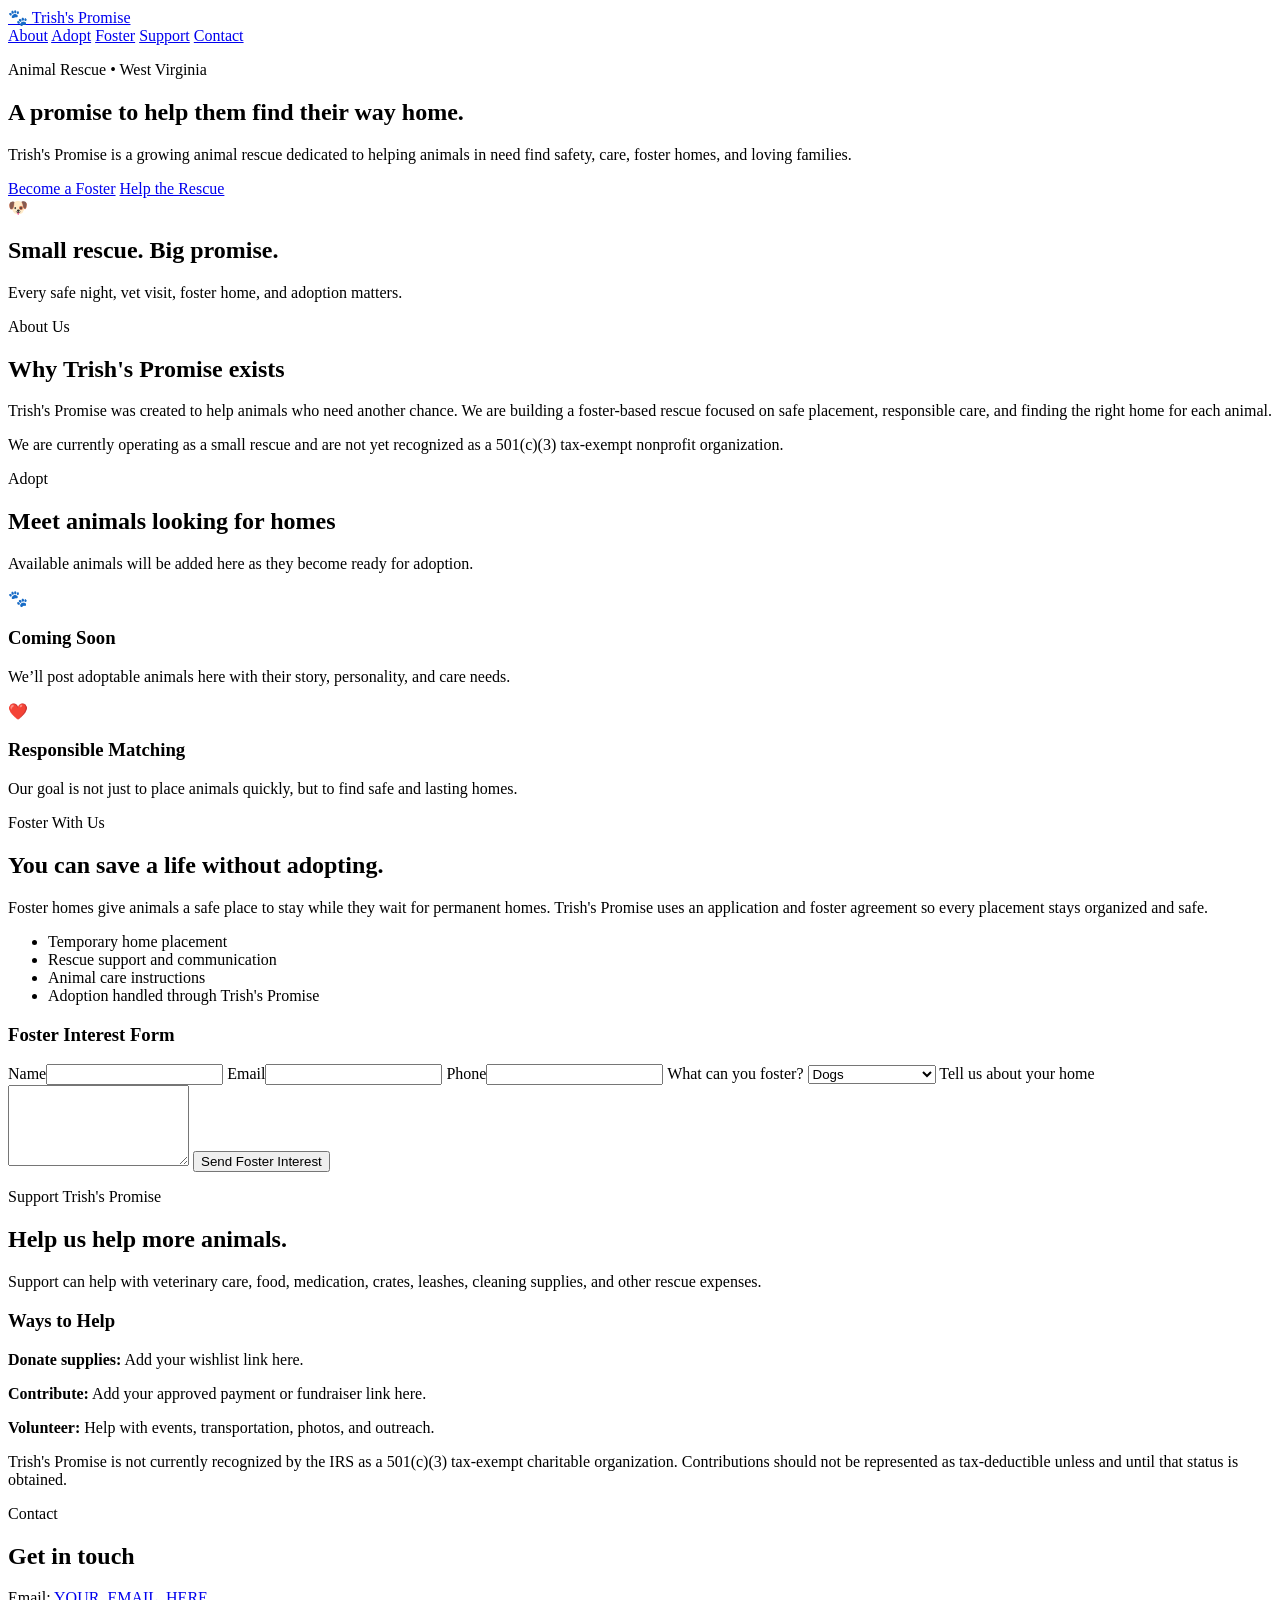
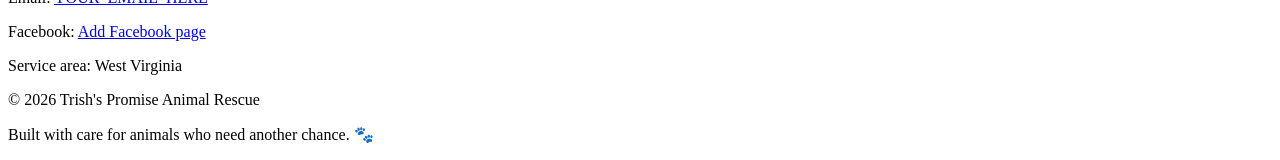
==== index.html @ 1de37ab0 "Add files via upload" ====
<!DOCTYPE html>
<html lang="en">
<head>
  <meta charset="UTF-8" />
  <meta name="viewport" content="width=device-width, initial-scale=1.0" />
  <title>Trish's Promise Animal Rescue</title>
  <meta name="description" content="Trish's Promise is a community animal rescue helping animals find safety, care, foster homes, and loving families." />
  <link rel="stylesheet" href="styles.css" />
</head>
<body>
  <header class="site-header">
    <div class="container nav">
      <a class="brand" href="#home">🐾 Trish's Promise</a>
      <nav>
        <a href="#about">About</a>
        <a href="#adopt">Adopt</a>
        <a href="#foster">Foster</a>
        <a href="#support">Support</a>
        <a href="#contact">Contact</a>
      </nav>
    </div>
  </header>

  <main>
    <section id="home" class="hero">
      <div class="container hero-grid">
        <div>
          <p class="eyebrow">Animal Rescue • West Virginia</p>
          <h1>A promise to help them find their way home.</h1>
          <p class="lead">
            Trish's Promise is a growing animal rescue dedicated to helping animals in need
            find safety, care, foster homes, and loving families.
          </p>
          <div class="actions">
            <a class="btn primary" href="#foster">Become a Foster</a>
            <a class="btn secondary" href="#support">Help the Rescue</a>
          </div>
        </div>
        <div class="hero-card">
          <div class="paw">🐶</div>
          <h2>Small rescue. Big promise.</h2>
          <p>Every safe night, vet visit, foster home, and adoption matters.</p>
        </div>
      </div>
    </section>

    <section id="about" class="section">
      <div class="container narrow">
        <p class="eyebrow">About Us</p>
        <h2>Why Trish's Promise exists</h2>
        <p>
          Trish's Promise was created to help animals who need another chance.
          We are building a foster-based rescue focused on safe placement, responsible care,
          and finding the right home for each animal.
        </p>
        <p>
          We are currently operating as a small rescue and are not yet recognized as a
          501(c)(3) tax-exempt nonprofit organization.
        </p>
      </div>
    </section>

    <section id="adopt" class="section alt">
      <div class="container">
        <p class="eyebrow">Adopt</p>
        <h2>Meet animals looking for homes</h2>
        <p class="section-intro">
          Available animals will be added here as they become ready for adoption.
        </p>

        <div class="cards">
          <article class="card">
            <div class="pet-placeholder">🐾</div>
            <h3>Coming Soon</h3>
            <p>We’ll post adoptable animals here with their story, personality, and care needs.</p>
          </article>
          <article class="card">
            <div class="pet-placeholder">❤️</div>
            <h3>Responsible Matching</h3>
            <p>Our goal is not just to place animals quickly, but to find safe and lasting homes.</p>
          </article>
        </div>
      </div>
    </section>

    <section id="foster" class="section">
      <div class="container split">
        <div>
          <p class="eyebrow">Foster With Us</p>
          <h2>You can save a life without adopting.</h2>
          <p>
            Foster homes give animals a safe place to stay while they wait for permanent homes.
            Trish's Promise uses an application and foster agreement so every placement stays
            organized and safe.
          </p>
          <ul class="checks">
            <li>Temporary home placement</li>
            <li>Rescue support and communication</li>
            <li>Animal care instructions</li>
            <li>Adoption handled through Trish's Promise</li>
          </ul>
        </div>

        <form class="form-card" action="mailto:YOUR_EMAIL_HERE" method="post" enctype="text/plain">
          <h3>Foster Interest Form</h3>
          <label>Name<input type="text" name="name" required /></label>
          <label>Email<input type="email" name="email" required /></label>
          <label>Phone<input type="tel" name="phone" /></label>
          <label>What can you foster?
            <select name="foster_type">
              <option>Dogs</option>
              <option>Cats</option>
              <option>Dogs or cats</option>
              <option>Puppies or kittens</option>
              <option>Senior animals</option>
            </select>
          </label>
          <label>Tell us about your home
            <textarea name="message" rows="5"></textarea>
          </label>
          <button class="btn primary full" type="submit">Send Foster Interest</button>
        </form>
      </div>
    </section>

    <section id="support" class="section alt">
      <div class="container narrow">
        <p class="eyebrow">Support Trish's Promise</p>
        <h2>Help us help more animals.</h2>
        <p>
          Support can help with veterinary care, food, medication, crates, leashes,
          cleaning supplies, and other rescue expenses.
        </p>

        <div class="support-box">
          <h3>Ways to Help</h3>
          <p><strong>Donate supplies:</strong> Add your wishlist link here.</p>
          <p><strong>Contribute:</strong> Add your approved payment or fundraiser link here.</p>
          <p><strong>Volunteer:</strong> Help with events, transportation, photos, and outreach.</p>
          <p class="small">
            Trish's Promise is not currently recognized by the IRS as a 501(c)(3)
            tax-exempt charitable organization. Contributions should not be represented
            as tax-deductible unless and until that status is obtained.
          </p>
        </div>
      </div>
    </section>

    <section id="contact" class="section">
      <div class="container narrow">
        <p class="eyebrow">Contact</p>
        <h2>Get in touch</h2>
        <p>Email: <a href="mailto:YOUR_EMAIL_HERE">YOUR_EMAIL_HERE</a></p>
        <p>Facebook: <a href="#">Add Facebook page</a></p>
        <p>Service area: West Virginia</p>
      </div>
    </section>
  </main>

  <footer>
    <div class="container footer">
      <p>© 2026 Trish's Promise Animal Rescue</p>
      <p>Built with care for animals who need another chance. 🐾</p>
    </div>
  </footer>
</body>
</html>
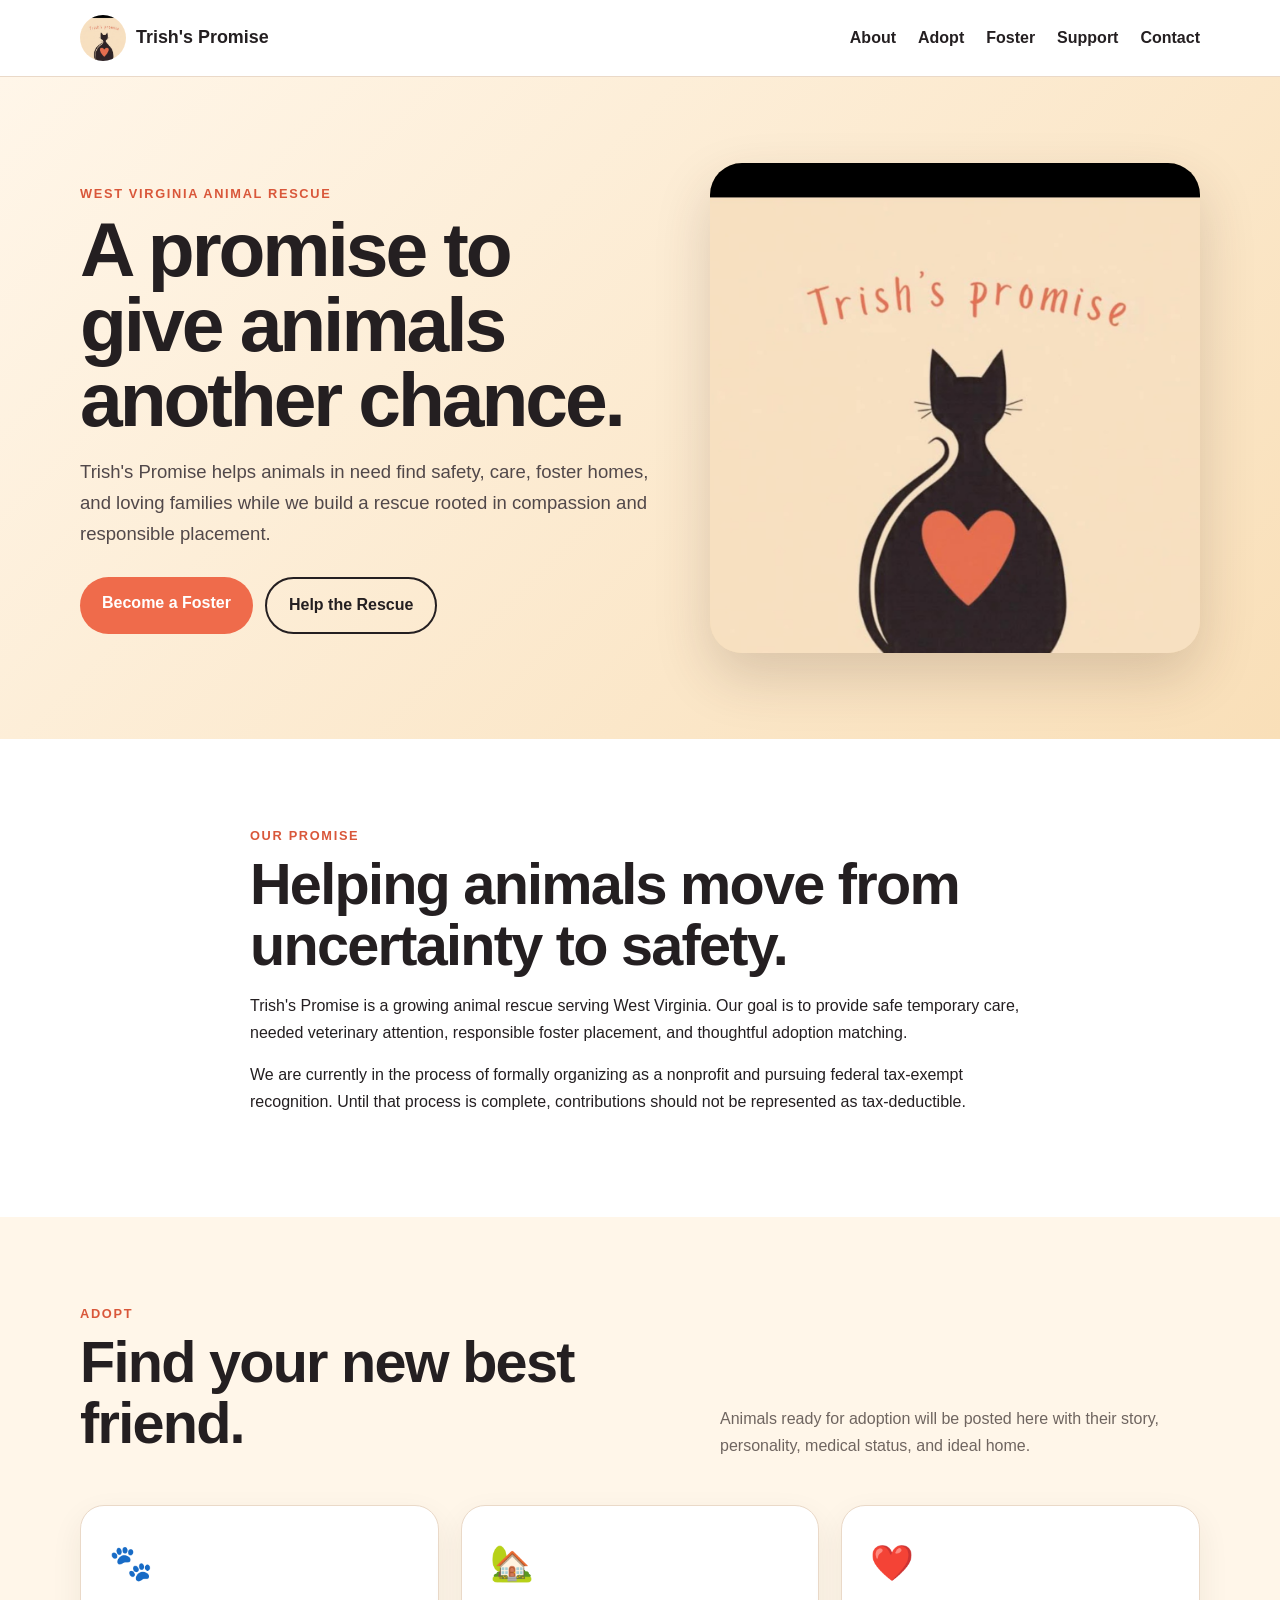
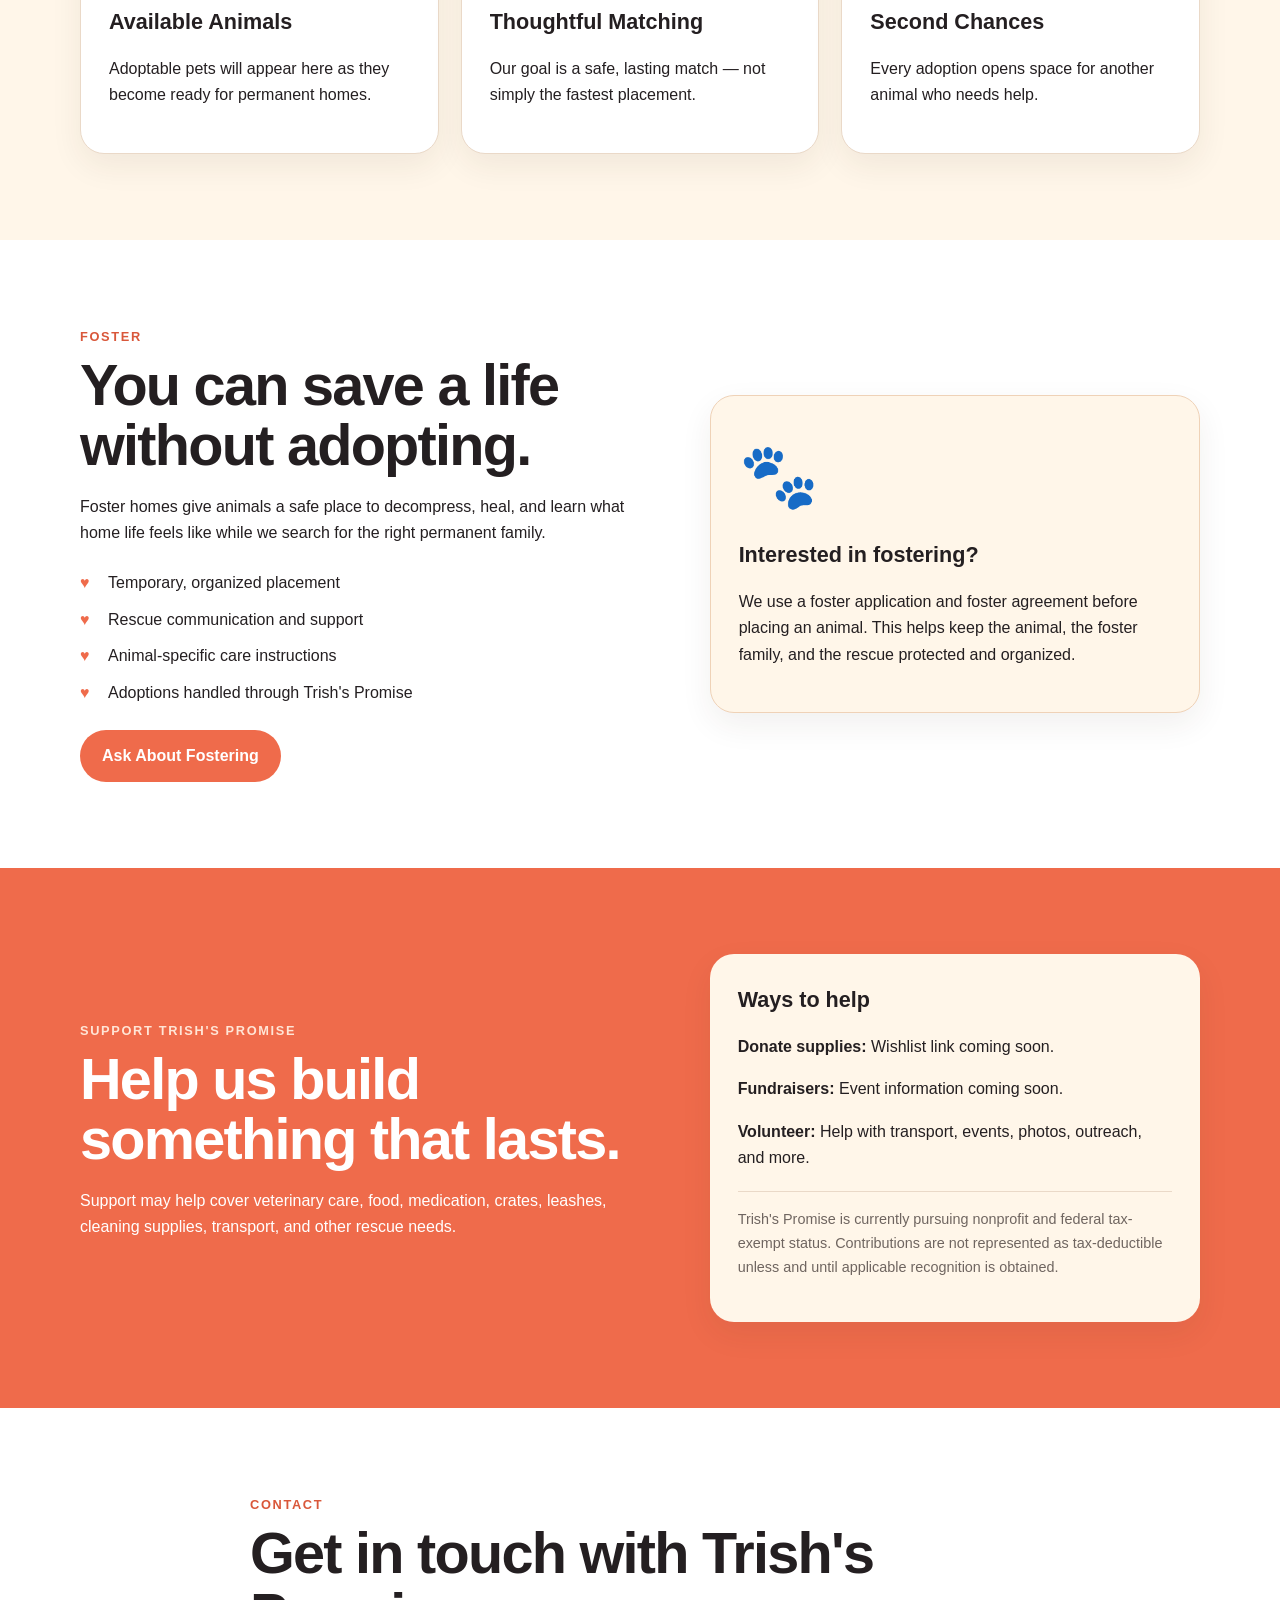
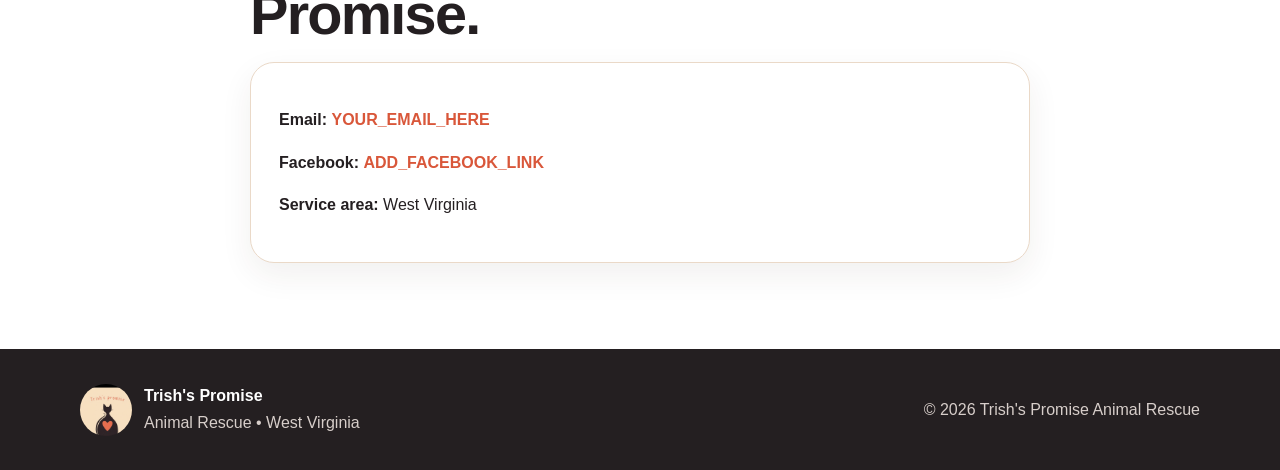
==== commit 8afdd20d: "Add files via upload" ====
--- a/index.html
+++ b/index.html
@@ -4,13 +4,17 @@
   <meta charset="UTF-8" />
   <meta name="viewport" content="width=device-width, initial-scale=1.0" />
   <title>Trish's Promise Animal Rescue</title>
-  <meta name="description" content="Trish's Promise is a community animal rescue helping animals find safety, care, foster homes, and loving families." />
+  <meta name="description" content="Trish's Promise is a growing West Virginia animal rescue helping animals find safety, foster homes, veterinary care, and loving families." />
   <link rel="stylesheet" href="styles.css" />
 </head>
 <body>
   <header class="site-header">
-    <div class="container nav">
-      <a class="brand" href="#home">🐾 Trish's Promise</a>
+    <div class="container header-inner">
+      <a class="brand" href="#home">
+        <img src="trishs-promise-logo.jpg" alt="Trish's Promise logo" />
+        <span>Trish's Promise</span>
+      </a>
+      <button class="menu-button" aria-label="Open navigation" onclick="document.body.classList.toggle('menu-open')">☰</button>
       <nav>
         <a href="#about">About</a>
         <a href="#adopt">Adopt</a>
@@ -24,60 +28,66 @@
   <main>
     <section id="home" class="hero">
       <div class="container hero-grid">
-        <div>
-          <p class="eyebrow">Animal Rescue • West Virginia</p>
-          <h1>A promise to help them find their way home.</h1>
+        <div class="hero-copy">
+          <p class="eyebrow">West Virginia Animal Rescue</p>
+          <h1>A promise to give animals another chance.</h1>
           <p class="lead">
-            Trish's Promise is a growing animal rescue dedicated to helping animals in need
-            find safety, care, foster homes, and loving families.
+            Trish's Promise helps animals in need find safety, care, foster homes,
+            and loving families while we build a rescue rooted in compassion and responsible placement.
           </p>
           <div class="actions">
             <a class="btn primary" href="#foster">Become a Foster</a>
-            <a class="btn secondary" href="#support">Help the Rescue</a>
+            <a class="btn outline" href="#support">Help the Rescue</a>
           </div>
         </div>
-        <div class="hero-card">
-          <div class="paw">🐶</div>
-          <h2>Small rescue. Big promise.</h2>
-          <p>Every safe night, vet visit, foster home, and adoption matters.</p>
+        <div class="logo-card">
+          <img src="trishs-promise-logo.jpg" alt="Trish's Promise animal rescue logo" />
         </div>
       </div>
     </section>
 
     <section id="about" class="section">
       <div class="container narrow">
-        <p class="eyebrow">About Us</p>
-        <h2>Why Trish's Promise exists</h2>
+        <p class="eyebrow">Our Promise</p>
+        <h2>Helping animals move from uncertainty to safety.</h2>
         <p>
-          Trish's Promise was created to help animals who need another chance.
-          We are building a foster-based rescue focused on safe placement, responsible care,
-          and finding the right home for each animal.
+          Trish's Promise is a growing animal rescue serving West Virginia.
+          Our goal is to provide safe temporary care, needed veterinary attention,
+          responsible foster placement, and thoughtful adoption matching.
         </p>
         <p>
-          We are currently operating as a small rescue and are not yet recognized as a
-          501(c)(3) tax-exempt nonprofit organization.
+          We are currently in the process of formally organizing as a nonprofit and pursuing
+          federal tax-exempt recognition. Until that process is complete, contributions should
+          not be represented as tax-deductible.
         </p>
       </div>
     </section>
 
-    <section id="adopt" class="section alt">
+    <section id="adopt" class="section cream">
       <div class="container">
-        <p class="eyebrow">Adopt</p>
-        <h2>Meet animals looking for homes</h2>
-        <p class="section-intro">
-          Available animals will be added here as they become ready for adoption.
-        </p>
+        <div class="section-heading">
+          <div>
+            <p class="eyebrow">Adopt</p>
+            <h2>Find your new best friend.</h2>
+          </div>
+          <p>Animals ready for adoption will be posted here with their story, personality, medical status, and ideal home.</p>
+        </div>
 
         <div class="cards">
           <article class="card">
-            <div class="pet-placeholder">🐾</div>
-            <h3>Coming Soon</h3>
-            <p>We’ll post adoptable animals here with their story, personality, and care needs.</p>
+            <div class="icon">🐾</div>
+            <h3>Available Animals</h3>
+            <p>Adoptable pets will appear here as they become ready for permanent homes.</p>
           </article>
           <article class="card">
-            <div class="pet-placeholder">❤️</div>
-            <h3>Responsible Matching</h3>
-            <p>Our goal is not just to place animals quickly, but to find safe and lasting homes.</p>
+            <div class="icon">🏡</div>
+            <h3>Thoughtful Matching</h3>
+            <p>Our goal is a safe, lasting match — not simply the fastest placement.</p>
+          </article>
+          <article class="card">
+            <div class="icon">❤️</div>
+            <h3>Second Chances</h3>
+            <p>Every adoption opens space for another animal who needs help.</p>
           </article>
         </div>
       </div>
@@ -86,82 +96,85 @@
     <section id="foster" class="section">
       <div class="container split">
         <div>
-          <p class="eyebrow">Foster With Us</p>
+          <p class="eyebrow">Foster</p>
           <h2>You can save a life without adopting.</h2>
           <p>
-            Foster homes give animals a safe place to stay while they wait for permanent homes.
-            Trish's Promise uses an application and foster agreement so every placement stays
-            organized and safe.
+            Foster homes give animals a safe place to decompress, heal, and learn what home life feels like
+            while we search for the right permanent family.
           </p>
           <ul class="checks">
-            <li>Temporary home placement</li>
-            <li>Rescue support and communication</li>
-            <li>Animal care instructions</li>
-            <li>Adoption handled through Trish's Promise</li>
+            <li>Temporary, organized placement</li>
+            <li>Rescue communication and support</li>
+            <li>Animal-specific care instructions</li>
+            <li>Adoptions handled through Trish's Promise</li>
           </ul>
+          <a class="btn primary" href="#contact">Ask About Fostering</a>
         </div>
 
-        <form class="form-card" action="mailto:YOUR_EMAIL_HERE" method="post" enctype="text/plain">
-          <h3>Foster Interest Form</h3>
-          <label>Name<input type="text" name="name" required /></label>
-          <label>Email<input type="email" name="email" required /></label>
-          <label>Phone<input type="tel" name="phone" /></label>
-          <label>What can you foster?
-            <select name="foster_type">
-              <option>Dogs</option>
-              <option>Cats</option>
-              <option>Dogs or cats</option>
-              <option>Puppies or kittens</option>
-              <option>Senior animals</option>
-            </select>
-          </label>
-          <label>Tell us about your home
-            <textarea name="message" rows="5"></textarea>
-          </label>
-          <button class="btn primary full" type="submit">Send Foster Interest</button>
-        </form>
+        <div class="foster-card">
+          <span class="big-paw">🐾</span>
+          <h3>Interested in fostering?</h3>
+          <p>
+            We use a foster application and foster agreement before placing an animal.
+            This helps keep the animal, the foster family, and the rescue protected and organized.
+          </p>
+        </div>
       </div>
     </section>
 
-    <section id="support" class="section alt">
-      <div class="container narrow">
-        <p class="eyebrow">Support Trish's Promise</p>
-        <h2>Help us help more animals.</h2>
-        <p>
-          Support can help with veterinary care, food, medication, crates, leashes,
-          cleaning supplies, and other rescue expenses.
-        </p>
-
-        <div class="support-box">
-          <h3>Ways to Help</h3>
-          <p><strong>Donate supplies:</strong> Add your wishlist link here.</p>
-          <p><strong>Contribute:</strong> Add your approved payment or fundraiser link here.</p>
-          <p><strong>Volunteer:</strong> Help with events, transportation, photos, and outreach.</p>
+    <section id="support" class="section coral-band">
+      <div class="container split">
+        <div>
+          <p class="eyebrow light">Support Trish's Promise</p>
+          <h2>Help us build something that lasts.</h2>
+          <p>
+            Support may help cover veterinary care, food, medication, crates, leashes,
+            cleaning supplies, transport, and other rescue needs.
+          </p>
+        </div>
+        <div class="support-card">
+          <h3>Ways to help</h3>
+          <p><strong>Donate supplies:</strong> Wishlist link coming soon.</p>
+          <p><strong>Fundraisers:</strong> Event information coming soon.</p>
+          <p><strong>Volunteer:</strong> Help with transport, events, photos, outreach, and more.</p>
           <p class="small">
-            Trish's Promise is not currently recognized by the IRS as a 501(c)(3)
-            tax-exempt charitable organization. Contributions should not be represented
-            as tax-deductible unless and until that status is obtained.
+            Trish's Promise is currently pursuing nonprofit and federal tax-exempt status.
+            Contributions are not represented as tax-deductible unless and until applicable recognition is obtained.
           </p>
         </div>
       </div>
     </section>
 
     <section id="contact" class="section">
-      <div class="container narrow">
+      <div class="container narrow contact">
         <p class="eyebrow">Contact</p>
-        <h2>Get in touch</h2>
-        <p>Email: <a href="mailto:YOUR_EMAIL_HERE">YOUR_EMAIL_HERE</a></p>
-        <p>Facebook: <a href="#">Add Facebook page</a></p>
-        <p>Service area: West Virginia</p>
+        <h2>Get in touch with Trish's Promise.</h2>
+        <div class="contact-box">
+          <p><strong>Email:</strong> <span>YOUR_EMAIL_HERE</span></p>
+          <p><strong>Facebook:</strong> <span>ADD_FACEBOOK_LINK</span></p>
+          <p><strong>Service area:</strong> West Virginia</p>
+        </div>
       </div>
     </section>
   </main>
 
   <footer>
     <div class="container footer">
+      <div class="footer-brand">
+        <img src="trishs-promise-logo.jpg" alt="" />
+        <div>
+          <strong>Trish's Promise</strong>
+          <p>Animal Rescue • West Virginia</p>
+        </div>
+      </div>
       <p>© 2026 Trish's Promise Animal Rescue</p>
-      <p>Built with care for animals who need another chance. 🐾</p>
     </div>
   </footer>
+
+  <script>
+    document.querySelectorAll('nav a').forEach(a => {
+      a.addEventListener('click', () => document.body.classList.remove('menu-open'));
+    });
+  </script>
 </body>
 </html>
--- a/styles.css
+++ b/styles.css
@@ -0,0 +1,137 @@
+* { box-sizing: border-box; }
+:root {
+  --cream: #f9dfb8;
+  --cream-light: #fff6e9;
+  --coral: #ef6b4b;
+  --coral-dark: #d9573a;
+  --ink: #241f21;
+  --muted: #6f6560;
+  --white: #ffffff;
+  --line: #ead9c8;
+}
+html { scroll-behavior: smooth; }
+body {
+  margin: 0;
+  font-family: Arial, Helvetica, sans-serif;
+  color: var(--ink);
+  background: var(--white);
+  line-height: 1.65;
+}
+.container { width: min(1120px, 92%); margin: 0 auto; }
+.narrow { width: min(780px, 92%); }
+.site-header {
+  position: sticky; top: 0; z-index: 30;
+  background: rgba(255,255,255,.96);
+  border-bottom: 1px solid var(--line);
+  backdrop-filter: blur(10px);
+}
+.header-inner {
+  min-height: 76px; display: flex; align-items: center;
+  justify-content: space-between; gap: 24px;
+}
+.brand {
+  display: flex; align-items: center; gap: 10px;
+  color: var(--ink); text-decoration: none; font-weight: 800; font-size: 1.12rem;
+}
+.brand img { width: 46px; height: 46px; border-radius: 50%; object-fit: cover; }
+nav { display: flex; align-items: center; gap: 22px; }
+nav a { color: var(--ink); text-decoration: none; font-weight: 700; }
+nav a:hover { color: var(--coral); }
+.menu-button {
+  display: none; background: var(--cream-light); border: 1px solid var(--line);
+  width: 44px; height: 44px; border-radius: 12px; font-size: 1.4rem;
+}
+.hero {
+  background: linear-gradient(135deg, var(--cream-light), var(--cream));
+  padding: 86px 0;
+}
+.hero-grid, .split {
+  display: grid; grid-template-columns: 1.08fr .92fr;
+  gap: 54px; align-items: center;
+}
+.eyebrow {
+  margin: 0 0 8px; color: var(--coral-dark); font-size: .8rem;
+  font-weight: 900; text-transform: uppercase; letter-spacing: .13em;
+}
+.eyebrow.light { color: #ffe5d6; }
+h1 {
+  margin: 0 0 20px; max-width: 760px;
+  font-size: clamp(2.8rem, 6vw, 5.6rem);
+  line-height: .98; letter-spacing: -.04em;
+}
+h2 {
+  margin: 0 0 18px; font-size: clamp(2rem, 4.6vw, 3.6rem);
+  line-height: 1.05; letter-spacing: -.03em;
+}
+h3 { font-size: 1.35rem; margin: 0 0 10px; }
+.lead { max-width: 700px; color: #51484a; font-size: 1.16rem; }
+.actions { display: flex; flex-wrap: wrap; gap: 12px; margin-top: 28px; }
+.btn {
+  display: inline-block; padding: 13px 22px; border-radius: 999px;
+  text-decoration: none; font-weight: 900;
+}
+.btn.primary { color: white; background: var(--coral); }
+.btn.primary:hover { background: var(--coral-dark); }
+.btn.outline { color: var(--ink); border: 2px solid var(--ink); background: transparent; }
+.logo-card {
+  border-radius: 32px; overflow: hidden;
+  box-shadow: 0 24px 55px rgba(71, 47, 35, .18);
+  background: var(--cream);
+}
+.logo-card img { display: block; width: 100%; aspect-ratio: 1 / 1; object-fit: cover; }
+.section { padding: 86px 0; }
+.cream { background: var(--cream-light); }
+.section-heading {
+  display: grid; grid-template-columns: 1fr .8fr; gap: 40px;
+  align-items: end; margin-bottom: 34px;
+}
+.section-heading > p { color: var(--muted); margin-bottom: 12px; }
+.cards { display: grid; grid-template-columns: repeat(3, 1fr); gap: 22px; }
+.card, .foster-card, .support-card, .contact-box {
+  background: white; border: 1px solid var(--line); border-radius: 24px;
+  padding: 28px; box-shadow: 0 12px 32px rgba(57, 42, 31, .07);
+}
+.icon { font-size: 2.2rem; margin-bottom: 12px; }
+.checks { padding: 0; list-style: none; margin: 24px 0; }
+.checks li { margin: 10px 0; padding-left: 28px; position: relative; }
+.checks li::before {
+  content: "♥"; color: var(--coral); position: absolute; left: 0; font-weight: 900;
+}
+.foster-card { background: var(--cream-light); border-color: #efd2b7; }
+.big-paw { font-size: 4rem; display: block; margin-bottom: 8px; }
+.coral-band { color: white; background: var(--coral); }
+.coral-band h2 { color: white; }
+.support-card { color: var(--ink); background: var(--cream-light); border: none; }
+.small {
+  margin-top: 20px; padding-top: 16px; border-top: 1px solid var(--line);
+  color: var(--muted); font-size: .9rem;
+}
+.contact-box span { color: var(--coral-dark); font-weight: 700; }
+footer { background: var(--ink); color: white; padding: 34px 0; }
+.footer { display: flex; justify-content: space-between; gap: 24px; align-items: center; }
+.footer-brand { display: flex; align-items: center; gap: 12px; }
+.footer-brand img {
+  width: 52px; height: 52px; object-fit: cover; border-radius: 50%;
+}
+.footer-brand p, .footer > p { margin: 0; color: #d7ceca; }
+
+@media (max-width: 800px) {
+  .header-inner { min-height: 68px; }
+  .brand img { width: 42px; height: 42px; }
+  .menu-button { display: block; }
+  nav {
+    display: none; position: absolute; top: 68px; left: 0; right: 0;
+    background: white; border-bottom: 1px solid var(--line);
+    padding: 14px 4%; flex-direction: column; align-items: stretch; gap: 0;
+  }
+  nav a { padding: 13px 4px; border-bottom: 1px solid #f3e8dd; }
+  body.menu-open nav { display: flex; }
+  .hero { padding: 54px 0 64px; }
+  .hero-grid, .split, .section-heading, .cards { grid-template-columns: 1fr; }
+  .hero-grid { gap: 34px; }
+  .logo-card { max-width: 520px; }
+  .section { padding: 64px 0; }
+  .section-heading { gap: 8px; }
+  .cards { gap: 16px; }
+  .footer { align-items: flex-start; flex-direction: column; }
+}
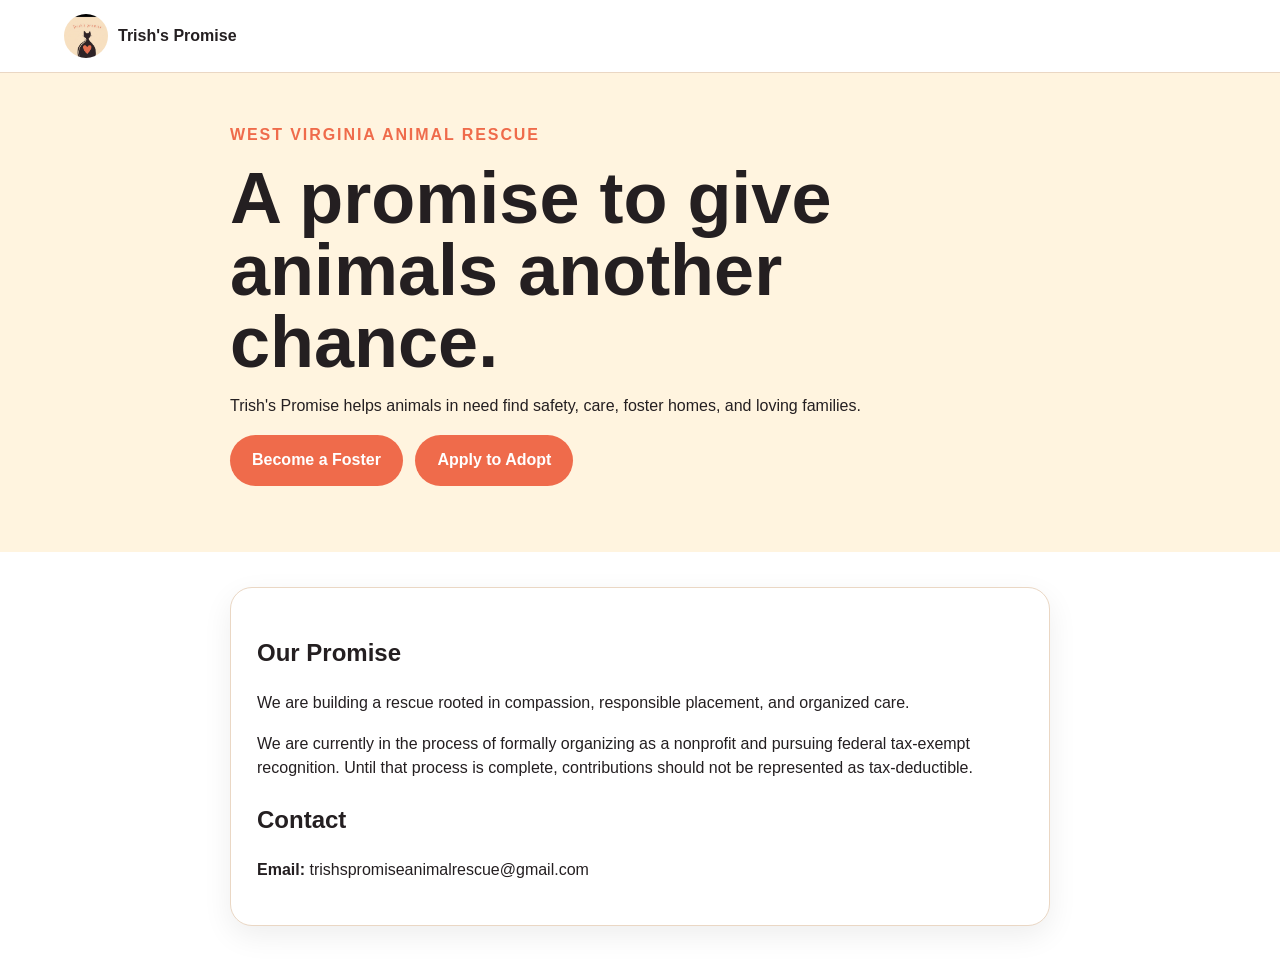
==== commit 1b3996ae: "Add files via upload" ====
--- a/index.html
+++ b/index.html
@@ -1,180 +1,4 @@
-<!DOCTYPE html>
-<html lang="en">
-<head>
-  <meta charset="UTF-8" />
-  <meta name="viewport" content="width=device-width, initial-scale=1.0" />
-  <title>Trish's Promise Animal Rescue</title>
-  <meta name="description" content="Trish's Promise is a growing West Virginia animal rescue helping animals find safety, foster homes, veterinary care, and loving families." />
-  <link rel="stylesheet" href="styles.css" />
-</head>
-<body>
-  <header class="site-header">
-    <div class="container header-inner">
-      <a class="brand" href="#home">
-        <img src="trishs-promise-logo.jpg" alt="Trish's Promise logo" />
-        <span>Trish's Promise</span>
-      </a>
-      <button class="menu-button" aria-label="Open navigation" onclick="document.body.classList.toggle('menu-open')">☰</button>
-      <nav>
-        <a href="#about">About</a>
-        <a href="#adopt">Adopt</a>
-        <a href="#foster">Foster</a>
-        <a href="#support">Support</a>
-        <a href="#contact">Contact</a>
-      </nav>
-    </div>
-  </header>
-
-  <main>
-    <section id="home" class="hero">
-      <div class="container hero-grid">
-        <div class="hero-copy">
-          <p class="eyebrow">West Virginia Animal Rescue</p>
-          <h1>A promise to give animals another chance.</h1>
-          <p class="lead">
-            Trish's Promise helps animals in need find safety, care, foster homes,
-            and loving families while we build a rescue rooted in compassion and responsible placement.
-          </p>
-          <div class="actions">
-            <a class="btn primary" href="#foster">Become a Foster</a>
-            <a class="btn outline" href="#support">Help the Rescue</a>
-          </div>
-        </div>
-        <div class="logo-card">
-          <img src="trishs-promise-logo.jpg" alt="Trish's Promise animal rescue logo" />
-        </div>
-      </div>
-    </section>
-
-    <section id="about" class="section">
-      <div class="container narrow">
-        <p class="eyebrow">Our Promise</p>
-        <h2>Helping animals move from uncertainty to safety.</h2>
-        <p>
-          Trish's Promise is a growing animal rescue serving West Virginia.
-          Our goal is to provide safe temporary care, needed veterinary attention,
-          responsible foster placement, and thoughtful adoption matching.
-        </p>
-        <p>
-          We are currently in the process of formally organizing as a nonprofit and pursuing
-          federal tax-exempt recognition. Until that process is complete, contributions should
-          not be represented as tax-deductible.
-        </p>
-      </div>
-    </section>
-
-    <section id="adopt" class="section cream">
-      <div class="container">
-        <div class="section-heading">
-          <div>
-            <p class="eyebrow">Adopt</p>
-            <h2>Find your new best friend.</h2>
-          </div>
-          <p>Animals ready for adoption will be posted here with their story, personality, medical status, and ideal home.</p>
-        </div>
-
-        <div class="cards">
-          <article class="card">
-            <div class="icon">🐾</div>
-            <h3>Available Animals</h3>
-            <p>Adoptable pets will appear here as they become ready for permanent homes.</p>
-          </article>
-          <article class="card">
-            <div class="icon">🏡</div>
-            <h3>Thoughtful Matching</h3>
-            <p>Our goal is a safe, lasting match — not simply the fastest placement.</p>
-          </article>
-          <article class="card">
-            <div class="icon">❤️</div>
-            <h3>Second Chances</h3>
-            <p>Every adoption opens space for another animal who needs help.</p>
-          </article>
-        </div>
-      </div>
-    </section>
-
-    <section id="foster" class="section">
-      <div class="container split">
-        <div>
-          <p class="eyebrow">Foster</p>
-          <h2>You can save a life without adopting.</h2>
-          <p>
-            Foster homes give animals a safe place to decompress, heal, and learn what home life feels like
-            while we search for the right permanent family.
-          </p>
-          <ul class="checks">
-            <li>Temporary, organized placement</li>
-            <li>Rescue communication and support</li>
-            <li>Animal-specific care instructions</li>
-            <li>Adoptions handled through Trish's Promise</li>
-          </ul>
-          <a class="btn primary" href="#contact">Ask About Fostering</a>
-        </div>
-
-        <div class="foster-card">
-          <span class="big-paw">🐾</span>
-          <h3>Interested in fostering?</h3>
-          <p>
-            We use a foster application and foster agreement before placing an animal.
-            This helps keep the animal, the foster family, and the rescue protected and organized.
-          </p>
-        </div>
-      </div>
-    </section>
-
-    <section id="support" class="section coral-band">
-      <div class="container split">
-        <div>
-          <p class="eyebrow light">Support Trish's Promise</p>
-          <h2>Help us build something that lasts.</h2>
-          <p>
-            Support may help cover veterinary care, food, medication, crates, leashes,
-            cleaning supplies, transport, and other rescue needs.
-          </p>
-        </div>
-        <div class="support-card">
-          <h3>Ways to help</h3>
-          <p><strong>Donate supplies:</strong> Wishlist link coming soon.</p>
-          <p><strong>Fundraisers:</strong> Event information coming soon.</p>
-          <p><strong>Volunteer:</strong> Help with transport, events, photos, outreach, and more.</p>
-          <p class="small">
-            Trish's Promise is currently pursuing nonprofit and federal tax-exempt status.
-            Contributions are not represented as tax-deductible unless and until applicable recognition is obtained.
-          </p>
-        </div>
-      </div>
-    </section>
-
-    <section id="contact" class="section">
-      <div class="container narrow contact">
-        <p class="eyebrow">Contact</p>
-        <h2>Get in touch with Trish's Promise.</h2>
-        <div class="contact-box">
-          <p><strong>Email:</strong> <span>YOUR_EMAIL_HERE</span></p>
-          <p><strong>Facebook:</strong> <span>ADD_FACEBOOK_LINK</span></p>
-          <p><strong>Service area:</strong> West Virginia</p>
-        </div>
-      </div>
-    </section>
-  </main>
-
-  <footer>
-    <div class="container footer">
-      <div class="footer-brand">
-        <img src="trishs-promise-logo.jpg" alt="" />
-        <div>
-          <strong>Trish's Promise</strong>
-          <p>Animal Rescue • West Virginia</p>
-        </div>
-      </div>
-      <p>© 2026 Trish's Promise Animal Rescue</p>
-    </div>
-  </footer>
-
-  <script>
-    document.querySelectorAll('nav a').forEach(a => {
-      a.addEventListener('click', () => document.body.classList.remove('menu-open'));
-    });
-  </script>
-</body>
-</html>
+<!doctype html><html><head><meta charset="utf-8"><meta name="viewport" content="width=device-width,initial-scale=1"><title>Trish's Promise Animal Rescue</title><link rel="stylesheet" href="styles.css"></head>
+<body><header><a class="brand" href="index.html"><img src="trishs-promise-logo.jpg">Trish's Promise</a></header>
+<div class="hero"><div class="wrap"><div class="eyebrow">West Virginia Animal Rescue</div><h1>A promise to give animals another chance.</h1><p>Trish's Promise helps animals in need find safety, care, foster homes, and loving families.</p><p><a class="btn" href="foster-application.html" style="text-decoration:none;display:inline-block">Become a Foster</a> <a class="btn" href="adoption-application.html" style="text-decoration:none;display:inline-block;margin-left:8px">Apply to Adopt</a></p></div></div>
+<main class="wrap"><div class="card"><h2>Our Promise</h2><p>We are building a rescue rooted in compassion, responsible placement, and organized care.</p><p>We are currently in the process of formally organizing as a nonprofit and pursuing federal tax-exempt recognition. Until that process is complete, contributions should not be represented as tax-deductible.</p><h2>Contact</h2><p><b>Email:</b> trishspromiseanimalrescue@gmail.com</p></div></main></body></html>
--- a/styles.css
+++ b/styles.css
@@ -1,137 +1,13 @@
-* { box-sizing: border-box; }
-:root {
-  --cream: #f9dfb8;
-  --cream-light: #fff6e9;
-  --coral: #ef6b4b;
-  --coral-dark: #d9573a;
-  --ink: #241f21;
-  --muted: #6f6560;
-  --white: #ffffff;
-  --line: #ead9c8;
-}
-html { scroll-behavior: smooth; }
-body {
-  margin: 0;
-  font-family: Arial, Helvetica, sans-serif;
-  color: var(--ink);
-  background: var(--white);
-  line-height: 1.65;
-}
-.container { width: min(1120px, 92%); margin: 0 auto; }
-.narrow { width: min(780px, 92%); }
-.site-header {
-  position: sticky; top: 0; z-index: 30;
-  background: rgba(255,255,255,.96);
-  border-bottom: 1px solid var(--line);
-  backdrop-filter: blur(10px);
-}
-.header-inner {
-  min-height: 76px; display: flex; align-items: center;
-  justify-content: space-between; gap: 24px;
-}
-.brand {
-  display: flex; align-items: center; gap: 10px;
-  color: var(--ink); text-decoration: none; font-weight: 800; font-size: 1.12rem;
-}
-.brand img { width: 46px; height: 46px; border-radius: 50%; object-fit: cover; }
-nav { display: flex; align-items: center; gap: 22px; }
-nav a { color: var(--ink); text-decoration: none; font-weight: 700; }
-nav a:hover { color: var(--coral); }
-.menu-button {
-  display: none; background: var(--cream-light); border: 1px solid var(--line);
-  width: 44px; height: 44px; border-radius: 12px; font-size: 1.4rem;
-}
-.hero {
-  background: linear-gradient(135deg, var(--cream-light), var(--cream));
-  padding: 86px 0;
-}
-.hero-grid, .split {
-  display: grid; grid-template-columns: 1.08fr .92fr;
-  gap: 54px; align-items: center;
-}
-.eyebrow {
-  margin: 0 0 8px; color: var(--coral-dark); font-size: .8rem;
-  font-weight: 900; text-transform: uppercase; letter-spacing: .13em;
-}
-.eyebrow.light { color: #ffe5d6; }
-h1 {
-  margin: 0 0 20px; max-width: 760px;
-  font-size: clamp(2.8rem, 6vw, 5.6rem);
-  line-height: .98; letter-spacing: -.04em;
-}
-h2 {
-  margin: 0 0 18px; font-size: clamp(2rem, 4.6vw, 3.6rem);
-  line-height: 1.05; letter-spacing: -.03em;
-}
-h3 { font-size: 1.35rem; margin: 0 0 10px; }
-.lead { max-width: 700px; color: #51484a; font-size: 1.16rem; }
-.actions { display: flex; flex-wrap: wrap; gap: 12px; margin-top: 28px; }
-.btn {
-  display: inline-block; padding: 13px 22px; border-radius: 999px;
-  text-decoration: none; font-weight: 900;
-}
-.btn.primary { color: white; background: var(--coral); }
-.btn.primary:hover { background: var(--coral-dark); }
-.btn.outline { color: var(--ink); border: 2px solid var(--ink); background: transparent; }
-.logo-card {
-  border-radius: 32px; overflow: hidden;
-  box-shadow: 0 24px 55px rgba(71, 47, 35, .18);
-  background: var(--cream);
-}
-.logo-card img { display: block; width: 100%; aspect-ratio: 1 / 1; object-fit: cover; }
-.section { padding: 86px 0; }
-.cream { background: var(--cream-light); }
-.section-heading {
-  display: grid; grid-template-columns: 1fr .8fr; gap: 40px;
-  align-items: end; margin-bottom: 34px;
-}
-.section-heading > p { color: var(--muted); margin-bottom: 12px; }
-.cards { display: grid; grid-template-columns: repeat(3, 1fr); gap: 22px; }
-.card, .foster-card, .support-card, .contact-box {
-  background: white; border: 1px solid var(--line); border-radius: 24px;
-  padding: 28px; box-shadow: 0 12px 32px rgba(57, 42, 31, .07);
-}
-.icon { font-size: 2.2rem; margin-bottom: 12px; }
-.checks { padding: 0; list-style: none; margin: 24px 0; }
-.checks li { margin: 10px 0; padding-left: 28px; position: relative; }
-.checks li::before {
-  content: "♥"; color: var(--coral); position: absolute; left: 0; font-weight: 900;
-}
-.foster-card { background: var(--cream-light); border-color: #efd2b7; }
-.big-paw { font-size: 4rem; display: block; margin-bottom: 8px; }
-.coral-band { color: white; background: var(--coral); }
-.coral-band h2 { color: white; }
-.support-card { color: var(--ink); background: var(--cream-light); border: none; }
-.small {
-  margin-top: 20px; padding-top: 16px; border-top: 1px solid var(--line);
-  color: var(--muted); font-size: .9rem;
-}
-.contact-box span { color: var(--coral-dark); font-weight: 700; }
-footer { background: var(--ink); color: white; padding: 34px 0; }
-.footer { display: flex; justify-content: space-between; gap: 24px; align-items: center; }
-.footer-brand { display: flex; align-items: center; gap: 12px; }
-.footer-brand img {
-  width: 52px; height: 52px; object-fit: cover; border-radius: 50%;
-}
-.footer-brand p, .footer > p { margin: 0; color: #d7ceca; }
 
-@media (max-width: 800px) {
-  .header-inner { min-height: 68px; }
-  .brand img { width: 42px; height: 42px; }
-  .menu-button { display: block; }
-  nav {
-    display: none; position: absolute; top: 68px; left: 0; right: 0;
-    background: white; border-bottom: 1px solid var(--line);
-    padding: 14px 4%; flex-direction: column; align-items: stretch; gap: 0;
-  }
-  nav a { padding: 13px 4px; border-bottom: 1px solid #f3e8dd; }
-  body.menu-open nav { display: flex; }
-  .hero { padding: 54px 0 64px; }
-  .hero-grid, .split, .section-heading, .cards { grid-template-columns: 1fr; }
-  .hero-grid { gap: 34px; }
-  .logo-card { max-width: 520px; }
-  .section { padding: 64px 0; }
-  .section-heading { gap: 8px; }
-  .cards { gap: 16px; }
-  .footer { align-items: flex-start; flex-direction: column; }
-}
+:root{--cream:#fff4df;--coral:#ef6b4b;--ink:#241f21;--line:#ead7c4}
+*{box-sizing:border-box} body{margin:0;font-family:Arial,sans-serif;color:var(--ink);line-height:1.55}
+header{padding:14px 5%;display:flex;justify-content:space-between;align-items:center;border-bottom:1px solid var(--line);position:sticky;top:0;background:white}
+.brand{font-weight:800;text-decoration:none;color:var(--ink);display:flex;gap:10px;align-items:center}
+.brand img{width:44px;height:44px;border-radius:50%;object-fit:cover}.home{color:var(--coral);font-weight:700;text-decoration:none}
+.hero{background:var(--cream);padding:50px 5%}.wrap{width:min(820px,92%);margin:auto}.card{margin:35px auto;background:white;border:1px solid var(--line);border-radius:22px;padding:26px;box-shadow:0 10px 30px #00000012}
+h1{font-size:clamp(2.3rem,7vw,4.5rem);line-height:1;margin:.2em 0}.eyebrow{color:var(--coral);font-weight:900;letter-spacing:.12em;text-transform:uppercase}
+section.formsec{border-top:1px solid var(--line);padding-top:24px;margin-top:24px}.grid{display:grid;grid-template-columns:1fr 1fr;gap:14px}
+.field{display:flex;flex-direction:column;gap:6px}.full{grid-column:1/-1}input,textarea,select{width:100%;padding:12px;border:1px solid #ccbcae;border-radius:10px;font:inherit}textarea{min-height:100px}
+.options{display:flex;flex-wrap:wrap;gap:10px 16px}.btn{background:var(--coral);color:white;border:0;border-radius:999px;padding:13px 22px;font-weight:800;font-size:1rem}
+.note{background:var(--cream);border-left:5px solid var(--coral);padding:14px;border-radius:10px}.small{font-size:.9rem;color:#6d625d}
+@media(max-width:650px){.grid{grid-template-columns:1fr}.full{grid-column:auto}.card{padding:20px}}
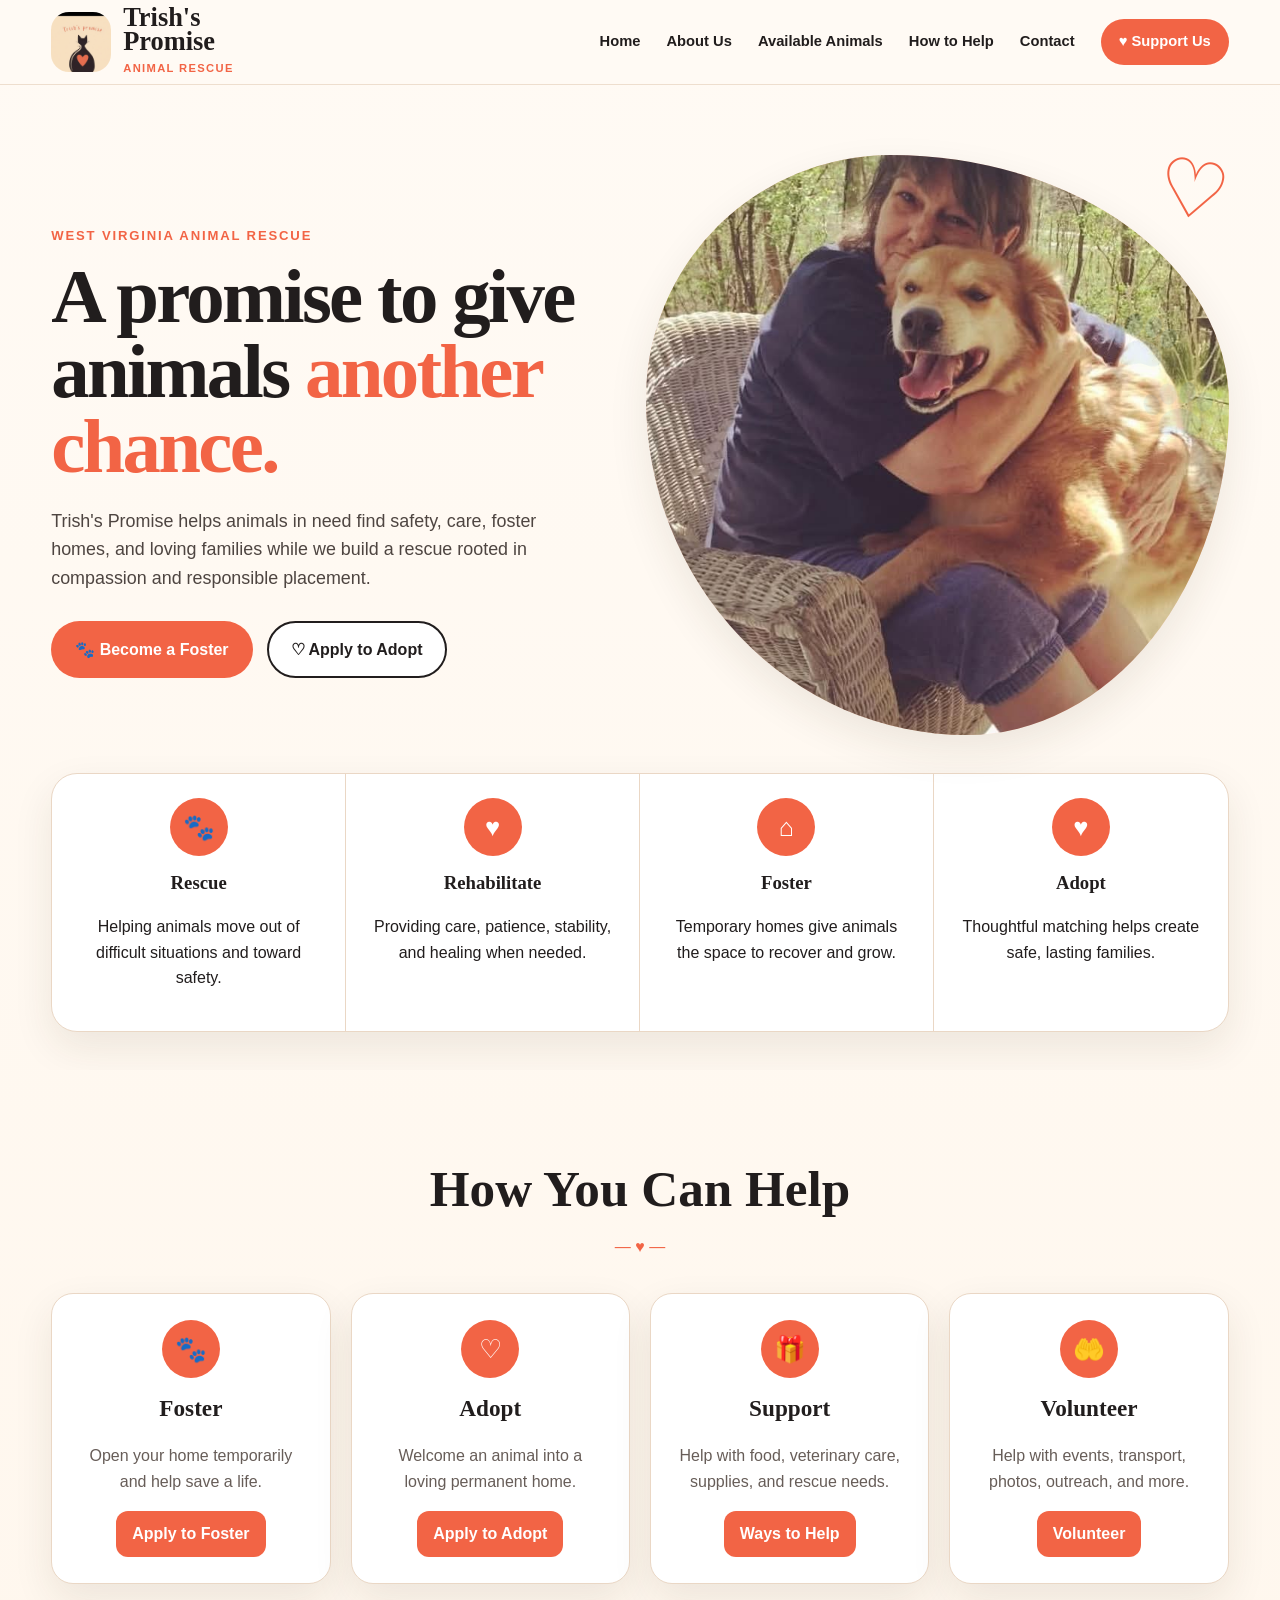
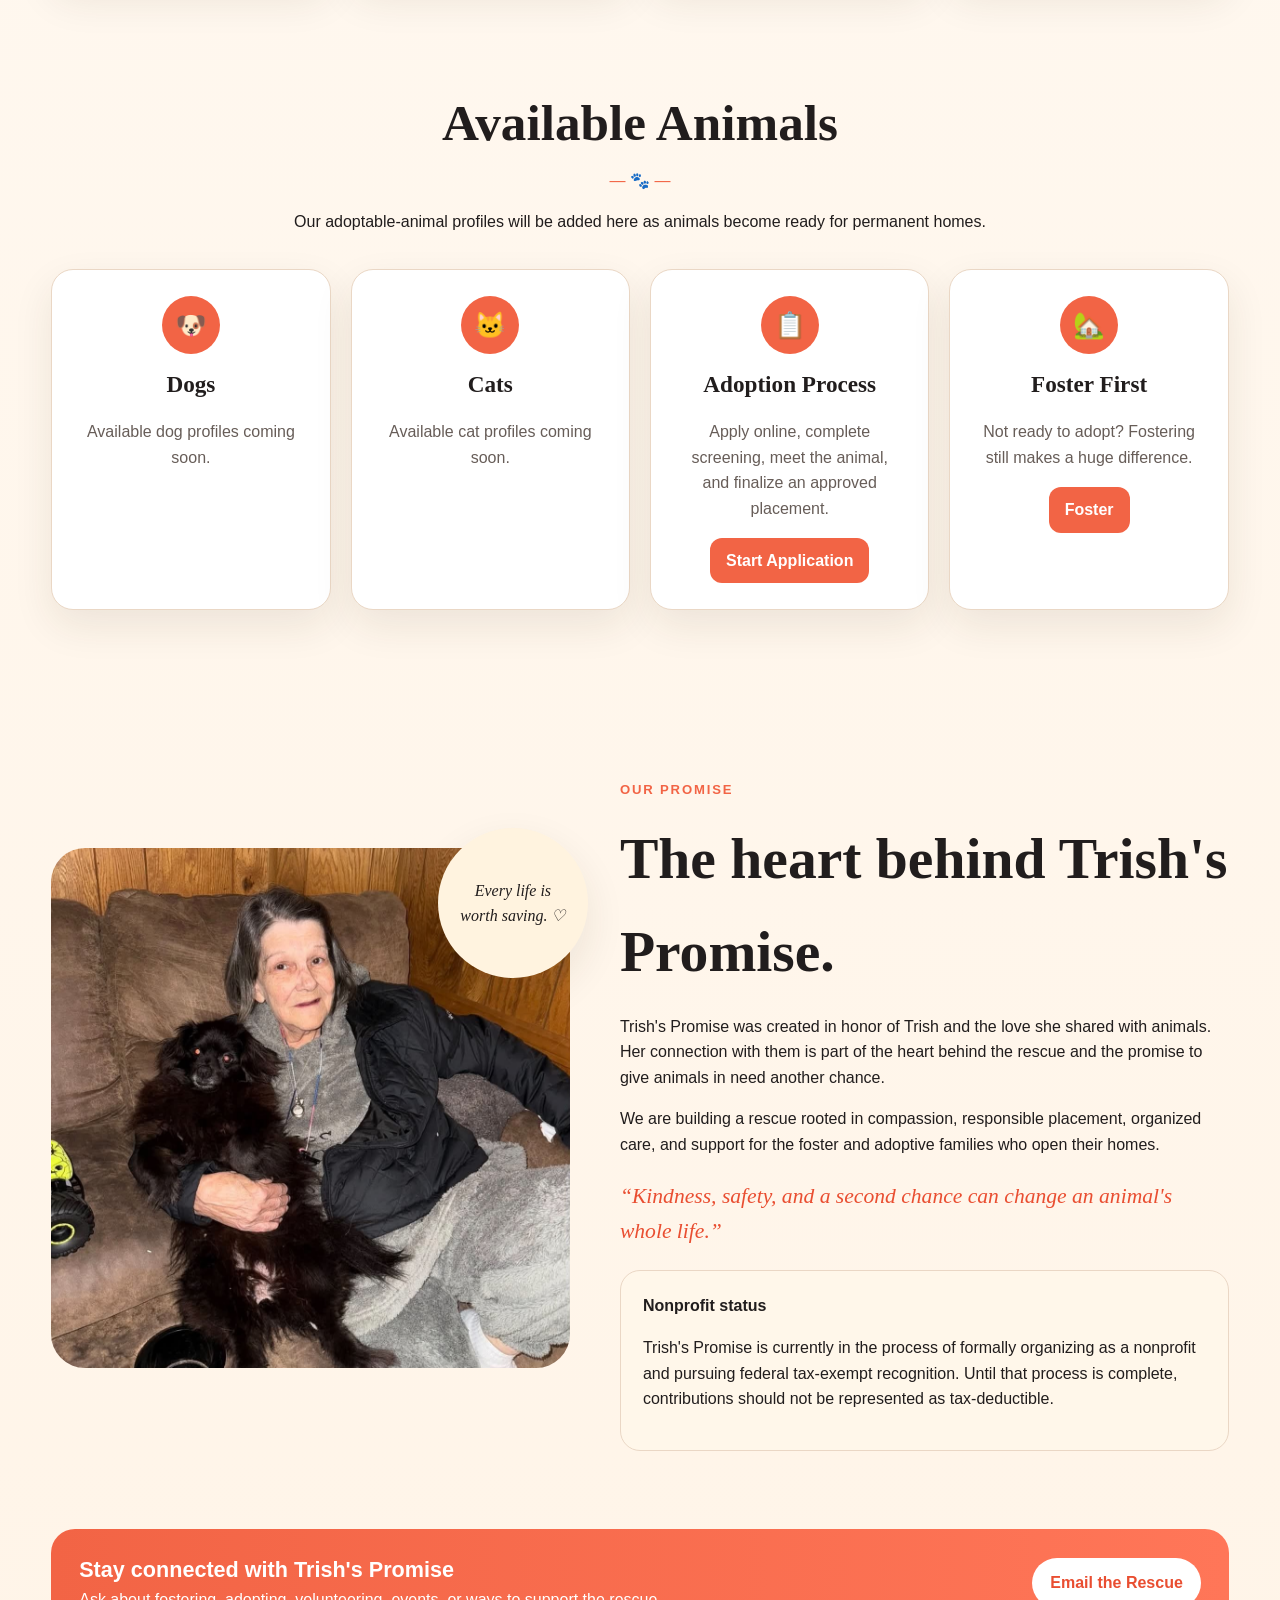
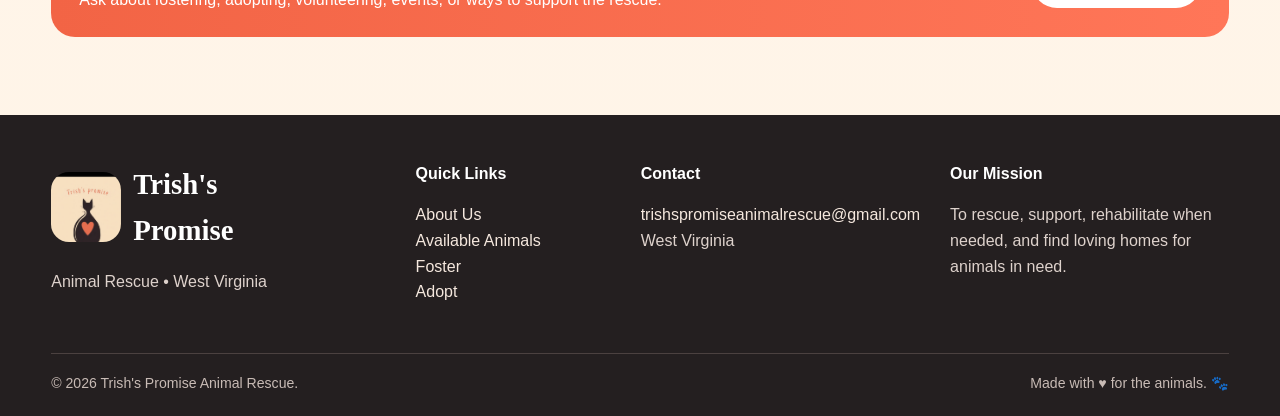
==== commit 4a523ae5: "Add files via upload" ====
--- a/index.html
+++ b/index.html
@@ -1,4 +1,125 @@
-<!doctype html><html><head><meta charset="utf-8"><meta name="viewport" content="width=device-width,initial-scale=1"><title>Trish's Promise Animal Rescue</title><link rel="stylesheet" href="styles.css"></head>
-<body><header><a class="brand" href="index.html"><img src="trishs-promise-logo.jpg">Trish's Promise</a></header>
-<div class="hero"><div class="wrap"><div class="eyebrow">West Virginia Animal Rescue</div><h1>A promise to give animals another chance.</h1><p>Trish's Promise helps animals in need find safety, care, foster homes, and loving families.</p><p><a class="btn" href="foster-application.html" style="text-decoration:none;display:inline-block">Become a Foster</a> <a class="btn" href="adoption-application.html" style="text-decoration:none;display:inline-block;margin-left:8px">Apply to Adopt</a></p></div></div>
-<main class="wrap"><div class="card"><h2>Our Promise</h2><p>We are building a rescue rooted in compassion, responsible placement, and organized care.</p><p>We are currently in the process of formally organizing as a nonprofit and pursuing federal tax-exempt recognition. Until that process is complete, contributions should not be represented as tax-deductible.</p><h2>Contact</h2><p><b>Email:</b> trishspromiseanimalrescue@gmail.com</p></div></main></body></html>+<!doctype html>
+<html lang="en">
+<head>
+<meta charset="utf-8"><meta name="viewport" content="width=device-width,initial-scale=1">
+<title>Trish's Promise Animal Rescue</title>
+<meta name="description" content="Trish's Promise is a growing West Virginia animal rescue focused on safety, foster care, responsible placement, and second chances.">
+<link rel="stylesheet" href="styles.css">
+</head>
+<body>
+<header class="site-header">
+  <div class="container navbar">
+    <a class="brand" href="#home">
+      <img src="trishs-promise-logo.jpg" alt="Trish's Promise logo">
+      <span class="brand-copy"><strong>Trish's<br>Promise</strong><span>ANIMAL RESCUE</span></span>
+    </a>
+    <button class="menu-btn" aria-label="Menu">☰</button>
+    <nav>
+      <a href="#home">Home</a>
+      <a href="#about">About Us</a>
+      <a href="#available">Available Animals</a>
+      <a href="#help">How to Help</a>
+      <a href="#contact">Contact</a>
+      <a class="donate-top" href="#support">♥ Support Us</a>
+    </nav>
+  </div>
+</header>
+
+<main id="home">
+<section class="hero">
+  <div class="container">
+    <div class="hero-grid">
+      <div>
+        <p class="eyebrow">West Virginia Animal Rescue</p>
+        <h1>A promise to give animals <span class="accent">another chance.</span></h1>
+        <p class="lead">Trish's Promise helps animals in need find safety, care, foster homes, and loving families while we build a rescue rooted in compassion and responsible placement.</p>
+        <div class="actions">
+          <a class="btn btn-primary" href="foster-application.html">🐾 Become a Foster</a>
+          <a class="btn btn-outline" href="adoption-application.html">♡ Apply to Adopt</a>
+        </div>
+      </div>
+      <div class="hero-photo">
+        <div class="doodle">♡</div>
+        <div class="blob"><img src="trish-with-dog.jpg" alt="Trish holding a dog"></div>
+      </div>
+    </div>
+
+    <div class="values">
+      <div class="value"><div class="icon-circle">🐾</div><h3>Rescue</h3><p>Helping animals move out of difficult situations and toward safety.</p></div>
+      <div class="value"><div class="icon-circle">♥</div><h3>Rehabilitate</h3><p>Providing care, patience, stability, and healing when needed.</p></div>
+      <div class="value"><div class="icon-circle">⌂</div><h3>Foster</h3><p>Temporary homes give animals the space to recover and grow.</p></div>
+      <div class="value"><div class="icon-circle">♥</div><h3>Adopt</h3><p>Thoughtful matching helps create safe, lasting families.</p></div>
+    </div>
+  </div>
+</section>
+
+<section id="help" class="section">
+  <div class="container">
+    <div class="section-title"><h2>How You Can Help</h2><div class="rule">— ♥ —</div></div>
+    <div class="help-grid">
+      <article class="help-card"><div class="icon-circle">🐾</div><h3>Foster</h3><p>Open your home temporarily and help save a life.</p><a class="small-btn" href="foster-application.html">Apply to Foster</a></article>
+      <article class="help-card"><div class="icon-circle">♡</div><h3>Adopt</h3><p>Welcome an animal into a loving permanent home.</p><a class="small-btn" href="adoption-application.html">Apply to Adopt</a></article>
+      <article class="help-card" id="support"><div class="icon-circle">🎁</div><h3>Support</h3><p>Help with food, veterinary care, supplies, and rescue needs.</p><a class="small-btn" href="mailto:trishspromiseanimalrescue@gmail.com?subject=Helping%20Trish%27s%20Promise">Ways to Help</a></article>
+      <article class="help-card"><div class="icon-circle">🤲</div><h3>Volunteer</h3><p>Help with events, transport, photos, outreach, and more.</p><a class="small-btn" href="mailto:trishspromiseanimalrescue@gmail.com?subject=Volunteer%20Interest">Volunteer</a></article>
+    </div>
+  </div>
+</section>
+
+<section id="available" class="section" style="padding-top:20px">
+  <div class="container">
+    <div class="section-title"><h2>Available Animals</h2><div class="rule">— 🐾 —</div><p>Our adoptable-animal profiles will be added here as animals become ready for permanent homes.</p></div>
+    <div class="help-grid">
+      <article class="help-card"><div class="icon-circle">🐶</div><h3>Dogs</h3><p>Available dog profiles coming soon.</p></article>
+      <article class="help-card"><div class="icon-circle">🐱</div><h3>Cats</h3><p>Available cat profiles coming soon.</p></article>
+      <article class="help-card"><div class="icon-circle">📋</div><h3>Adoption Process</h3><p>Apply online, complete screening, meet the animal, and finalize an approved placement.</p><a class="small-btn" href="adoption-application.html">Start Application</a></article>
+      <article class="help-card"><div class="icon-circle">🏡</div><h3>Foster First</h3><p>Not ready to adopt? Fostering still makes a huge difference.</p><a class="small-btn" href="foster-application.html">Foster</a></article>
+    </div>
+  </div>
+</section>
+
+<section id="about" class="section">
+  <div class="container story">
+    <div class="story-photo">
+      <img src="trish-with-black-dog.jpg" alt="Trish holding a black dog">
+      <div class="quote-bubble">Every life is worth saving. ♡</div>
+    </div>
+    <div>
+      <p class="eyebrow">Our Promise</p>
+      <h2>The heart behind Trish's Promise.</h2>
+      <p>Trish's Promise was created in honor of Trish and the love she shared with animals. Her connection with them is part of the heart behind the rescue and the promise to give animals in need another chance.</p>
+      <p>We are building a rescue rooted in compassion, responsible placement, organized care, and support for the foster and adoptive families who open their homes.</p>
+      <p class="quote">“Kindness, safety, and a second chance can change an animal's whole life.”</p>
+      <div class="status-box">
+        <strong>Nonprofit status</strong>
+        <p>Trish's Promise is currently in the process of formally organizing as a nonprofit and pursuing federal tax-exempt recognition. Until that process is complete, contributions should not be represented as tax-deductible.</p>
+      </div>
+    </div>
+  </div>
+</section>
+
+<section class="section" style="padding-top:0">
+  <div class="container">
+    <div class="support-strip">
+      <div><strong>Stay connected with Trish's Promise</strong><div>Ask about fostering, adopting, volunteering, events, or ways to support the rescue.</div></div>
+      <a href="mailto:trishspromiseanimalrescue@gmail.com">Email the Rescue</a>
+    </div>
+  </div>
+</section>
+</main>
+
+<footer id="contact">
+  <div class="container">
+    <div class="footer-grid">
+      <div>
+        <div class="footer-brand"><img src="trishs-promise-logo.jpg" alt=""><strong>Trish's<br>Promise</strong></div>
+        <p>Animal Rescue • West Virginia</p>
+      </div>
+      <div><h4>Quick Links</h4><p><a href="#about">About Us</a><br><a href="#available">Available Animals</a><br><a href="foster-application.html">Foster</a><br><a href="adoption-application.html">Adopt</a></p></div>
+      <div><h4>Contact</h4><p><a href="mailto:trishspromiseanimalrescue@gmail.com">trishspromiseanimalrescue@gmail.com</a><br>West Virginia</p></div>
+      <div><h4>Our Mission</h4><p>To rescue, support, rehabilitate when needed, and find loving homes for animals in need.</p></div>
+    </div>
+    <div class="copyright"><span>© 2026 Trish's Promise Animal Rescue.</span><span>Made with ♥ for the animals. 🐾</span></div>
+  </div>
+</footer>
+<script src="script.js"></script>
+</body></html>
--- a/styles.css
+++ b/styles.css
@@ -1,13 +1,155 @@
 
-:root{--cream:#fff4df;--coral:#ef6b4b;--ink:#241f21;--line:#ead7c4}
-*{box-sizing:border-box} body{margin:0;font-family:Arial,sans-serif;color:var(--ink);line-height:1.55}
-header{padding:14px 5%;display:flex;justify-content:space-between;align-items:center;border-bottom:1px solid var(--line);position:sticky;top:0;background:white}
-.brand{font-weight:800;text-decoration:none;color:var(--ink);display:flex;gap:10px;align-items:center}
-.brand img{width:44px;height:44px;border-radius:50%;object-fit:cover}.home{color:var(--coral);font-weight:700;text-decoration:none}
-.hero{background:var(--cream);padding:50px 5%}.wrap{width:min(820px,92%);margin:auto}.card{margin:35px auto;background:white;border:1px solid var(--line);border-radius:22px;padding:26px;box-shadow:0 10px 30px #00000012}
-h1{font-size:clamp(2.3rem,7vw,4.5rem);line-height:1;margin:.2em 0}.eyebrow{color:var(--coral);font-weight:900;letter-spacing:.12em;text-transform:uppercase}
-section.formsec{border-top:1px solid var(--line);padding-top:24px;margin-top:24px}.grid{display:grid;grid-template-columns:1fr 1fr;gap:14px}
-.field{display:flex;flex-direction:column;gap:6px}.full{grid-column:1/-1}input,textarea,select{width:100%;padding:12px;border:1px solid #ccbcae;border-radius:10px;font:inherit}textarea{min-height:100px}
-.options{display:flex;flex-wrap:wrap;gap:10px 16px}.btn{background:var(--coral);color:white;border:0;border-radius:999px;padding:13px 22px;font-weight:800;font-size:1rem}
-.note{background:var(--cream);border-left:5px solid var(--coral);padding:14px;border-radius:10px}.small{font-size:.9rem;color:#6d625d}
-@media(max-width:650px){.grid{grid-template-columns:1fr}.full{grid-column:auto}.card{padding:20px}}
+:root{
+  --cream:#fff8ef;
+  --cream2:#f9e3c4;
+  --peach:#ffd4c2;
+  --coral:#f26445;
+  --coral2:#e94e31;
+  --ink:#211d1d;
+  --muted:#675d58;
+  --white:#fff;
+  --line:#ead7c5;
+  --shadow:0 16px 40px rgba(58,39,26,.09);
+}
+*{box-sizing:border-box}
+html{scroll-behavior:smooth}
+body{
+  margin:0;
+  font-family:Inter,Arial,Helvetica,sans-serif;
+  color:var(--ink);
+  background:linear-gradient(180deg,#fffaf4,#fff4e7);
+  line-height:1.6;
+}
+img{max-width:100%;display:block}
+a{color:inherit}
+.container{width:min(1180px,92%);margin:auto}
+.site-header{
+  position:sticky;top:0;z-index:50;
+  background:rgba(255,250,244,.95);
+  backdrop-filter:blur(12px);
+  border-bottom:1px solid rgba(234,215,197,.8)
+}
+.navbar{min-height:84px;display:flex;align-items:center;justify-content:space-between;gap:24px}
+.brand{display:flex;align-items:center;gap:12px;text-decoration:none}
+.brand img{width:60px;height:60px;border-radius:18px;object-fit:cover}
+.brand-copy strong{display:block;font-family:Georgia,serif;font-size:1.65rem;line-height:.9}
+.brand-copy span{display:block;color:var(--coral);font-size:.7rem;font-weight:900;letter-spacing:.12em;margin-top:7px}
+nav{display:flex;gap:26px;align-items:center}
+nav a{text-decoration:none;font-weight:800;font-size:.92rem}
+nav a:hover{color:var(--coral)}
+.donate-top{background:var(--coral);color:white;padding:11px 18px;border-radius:999px}
+.menu-btn{display:none;border:1px solid var(--line);background:white;border-radius:14px;width:48px;height:48px;font-size:1.4rem}
+.hero{padding:70px 0 38px;position:relative;overflow:hidden}
+.hero:after{
+  content:"🐾";position:absolute;right:4%;top:20%;font-size:7rem;opacity:.07;transform:rotate(18deg)
+}
+.hero-grid{display:grid;grid-template-columns:1fr 1.08fr;gap:55px;align-items:center}
+.eyebrow{text-transform:uppercase;letter-spacing:.14em;font-weight:900;color:var(--coral);font-size:.82rem}
+h1,h2,h3{margin-top:0}
+h1{font-family:Georgia,serif;font-size:clamp(3rem,6vw,5.5rem);line-height:.98;letter-spacing:-.035em;margin-bottom:22px}
+h1 .accent{color:var(--coral)}
+.lead{font-size:1.12rem;color:#4e4541;max-width:680px}
+.actions{display:flex;flex-wrap:wrap;gap:14px;margin-top:28px}
+.btn{display:inline-flex;align-items:center;justify-content:center;gap:8px;border-radius:999px;padding:14px 22px;font-weight:900;text-decoration:none;border:2px solid transparent}
+.btn-primary{background:var(--coral);color:white}
+.btn-outline{border-color:var(--ink);background:white}
+.hero-photo{position:relative}
+.hero-photo .blob{
+  overflow:hidden;
+  border-radius:42% 58% 45% 55% / 42% 43% 57% 58%;
+  box-shadow:var(--shadow);
+  background:var(--peach);
+}
+.hero-photo img{width:100%;height:580px;object-fit:cover}
+.doodle{position:absolute;right:0;top:-28px;color:var(--coral);font-size:5rem;transform:rotate(10deg)}
+.values{
+  margin-top:38px;background:white;border:1px solid var(--line);border-radius:26px;
+  box-shadow:var(--shadow);display:grid;grid-template-columns:repeat(4,1fr);overflow:hidden
+}
+.value{padding:24px;text-align:center;border-right:1px solid var(--line)}
+.value:last-child{border-right:0}
+.icon-circle{width:58px;height:58px;border-radius:50%;background:var(--coral);color:white;margin:0 auto 12px;display:grid;place-items:center;font-size:1.6rem}
+.value h3{font-family:Georgia,serif;margin-bottom:5px}
+.section{padding:78px 0}
+.section-title{text-align:center;margin-bottom:34px}
+.section-title h2{font-family:Georgia,serif;font-size:clamp(2.3rem,4vw,3.4rem);margin-bottom:4px}
+.section-title .rule{display:inline-flex;align-items:center;gap:9px;color:var(--coral)}
+.help-grid{display:grid;grid-template-columns:repeat(4,1fr);gap:20px}
+.help-card{background:white;border:1px solid var(--line);border-radius:22px;padding:26px;text-align:center;box-shadow:var(--shadow)}
+.help-card h3{font-family:Georgia,serif;font-size:1.45rem;margin-bottom:6px}
+.help-card p{color:var(--muted);min-height:52px}
+.small-btn{display:inline-block;background:var(--coral);color:white;text-decoration:none;padding:10px 16px;border-radius:12px;font-weight:800}
+.story{display:grid;grid-template-columns:.92fr 1.08fr;gap:50px;align-items:center}
+.story-photo{position:relative}
+.story-photo img{height:520px;width:100%;object-fit:cover;border-radius:34px}
+.quote-bubble{position:absolute;right:-18px;top:-20px;background:#fff3df;border-radius:50%;width:150px;height:150px;display:grid;place-items:center;text-align:center;padding:18px;font-family:Georgia,serif;font-style:italic;box-shadow:var(--shadow)}
+.story h2{font-family:Georgia,serif;font-size:clamp(2.4rem,4.5vw,3.6rem);margin-bottom:16px}
+.story .quote{font-family:Georgia,serif;font-style:italic;color:var(--coral2);font-size:1.35rem}
+.support-strip{
+  background:linear-gradient(90deg,var(--coral),#ff7658);
+  color:white;border-radius:24px;padding:24px 28px;display:flex;align-items:center;justify-content:space-between;gap:24px
+}
+.support-strip strong{font-size:1.35rem}
+.support-strip a{background:white;color:var(--coral2);text-decoration:none;padding:12px 18px;border-radius:999px;font-weight:900}
+.status-box{background:#fff7ea;border:1px solid var(--line);border-radius:20px;padding:22px;margin-top:22px}
+footer{background:#241f20;color:white;padding:46px 0 22px}
+.footer-grid{display:grid;grid-template-columns:1.2fr .7fr .9fr 1fr;gap:30px}
+.footer-brand{display:flex;gap:12px;align-items:center}
+.footer-brand img{width:70px;height:70px;border-radius:18px}
+.footer-brand strong{font-family:Georgia,serif;font-size:1.8rem}
+footer h4{margin:0 0 12px}
+footer a{color:#f5e8de;text-decoration:none}
+footer p{color:#ded2cc}
+.copyright{border-top:1px solid #4b4140;margin-top:32px;padding-top:18px;color:#c8bbb5;font-size:.88rem;display:flex;justify-content:space-between;gap:20px}
+
+/* Forms */
+.form-hero{padding:48px 0;background:linear-gradient(180deg,#fff7ed,#fbe6cc)}
+.form-shell{width:min(880px,92%);margin:38px auto 70px}
+.form-card{background:white;border:1px solid var(--line);border-radius:28px;padding:34px;box-shadow:var(--shadow)}
+.progress{height:7px;background:#f7ded3;border-radius:999px;overflow:hidden;margin:18px 0 26px}
+.progress span{display:block;height:100%;width:100%;background:linear-gradient(90deg,var(--coral),#ff8a6f)}
+.notice{background:#fff5e7;border-left:5px solid var(--coral);padding:16px 18px;border-radius:12px;margin-bottom:26px}
+.form-section{border-top:1px solid var(--line);padding-top:26px;margin-top:26px}
+.form-section:first-of-type{border-top:0;margin-top:0;padding-top:0}
+.form-section h2{font-family:Georgia,serif;font-size:1.7rem;color:var(--coral2);display:flex;align-items:center;gap:8px}
+.form-grid{display:grid;grid-template-columns:repeat(2,1fr);gap:17px}
+.field{display:flex;flex-direction:column;gap:7px}
+.full{grid-column:1/-1}
+label,.field>span{font-weight:800}
+input,select,textarea{
+  width:100%;padding:13px 14px;border:1px solid #dccbbb;border-radius:12px;background:#fffdf9;font:inherit
+}
+textarea{min-height:112px;resize:vertical}
+.checkbox-line{display:flex;gap:10px;align-items:flex-start}
+.checkbox-line input{width:auto;margin-top:5px}
+.submit{width:100%;background:linear-gradient(90deg,var(--coral),#ff7456);color:white;border:0;border-radius:14px;padding:15px;font-weight:900;font-size:1.05rem;margin-top:26px}
+.form-note{font-size:.9rem;color:var(--muted);text-align:center;margin-top:12px}
+.backhome{display:inline-flex;margin-top:10px;color:var(--coral2);font-weight:900;text-decoration:none}
+
+@media(max-width:900px){
+  nav{display:none;position:absolute;top:84px;left:0;right:0;background:#fffaf4;flex-direction:column;align-items:stretch;padding:14px 5%;border-bottom:1px solid var(--line)}
+  body.menu-open nav{display:flex}
+  nav a{padding:10px 2px}
+  .menu-btn{display:block}
+  .hero-grid,.story,.footer-grid{grid-template-columns:1fr}
+  .hero-photo img{height:470px}
+  .values,.help-grid{grid-template-columns:repeat(2,1fr)}
+  .quote-bubble{right:10px}
+}
+@media(max-width:600px){
+  .navbar{min-height:72px}
+  .brand img{width:50px;height:50px}
+  .brand-copy strong{font-size:1.3rem}
+  nav{top:72px}
+  .hero{padding-top:45px}
+  h1{font-size:3.25rem}
+  .hero-photo img{height:390px}
+  .values,.help-grid{grid-template-columns:1fr}
+  .value{border-right:0;border-bottom:1px solid var(--line)}
+  .value:last-child{border-bottom:0}
+  .support-strip{flex-direction:column;align-items:flex-start}
+  .form-grid{grid-template-columns:1fr}
+  .full{grid-column:auto}
+  .form-card{padding:22px}
+  .copyright{flex-direction:column}
+}
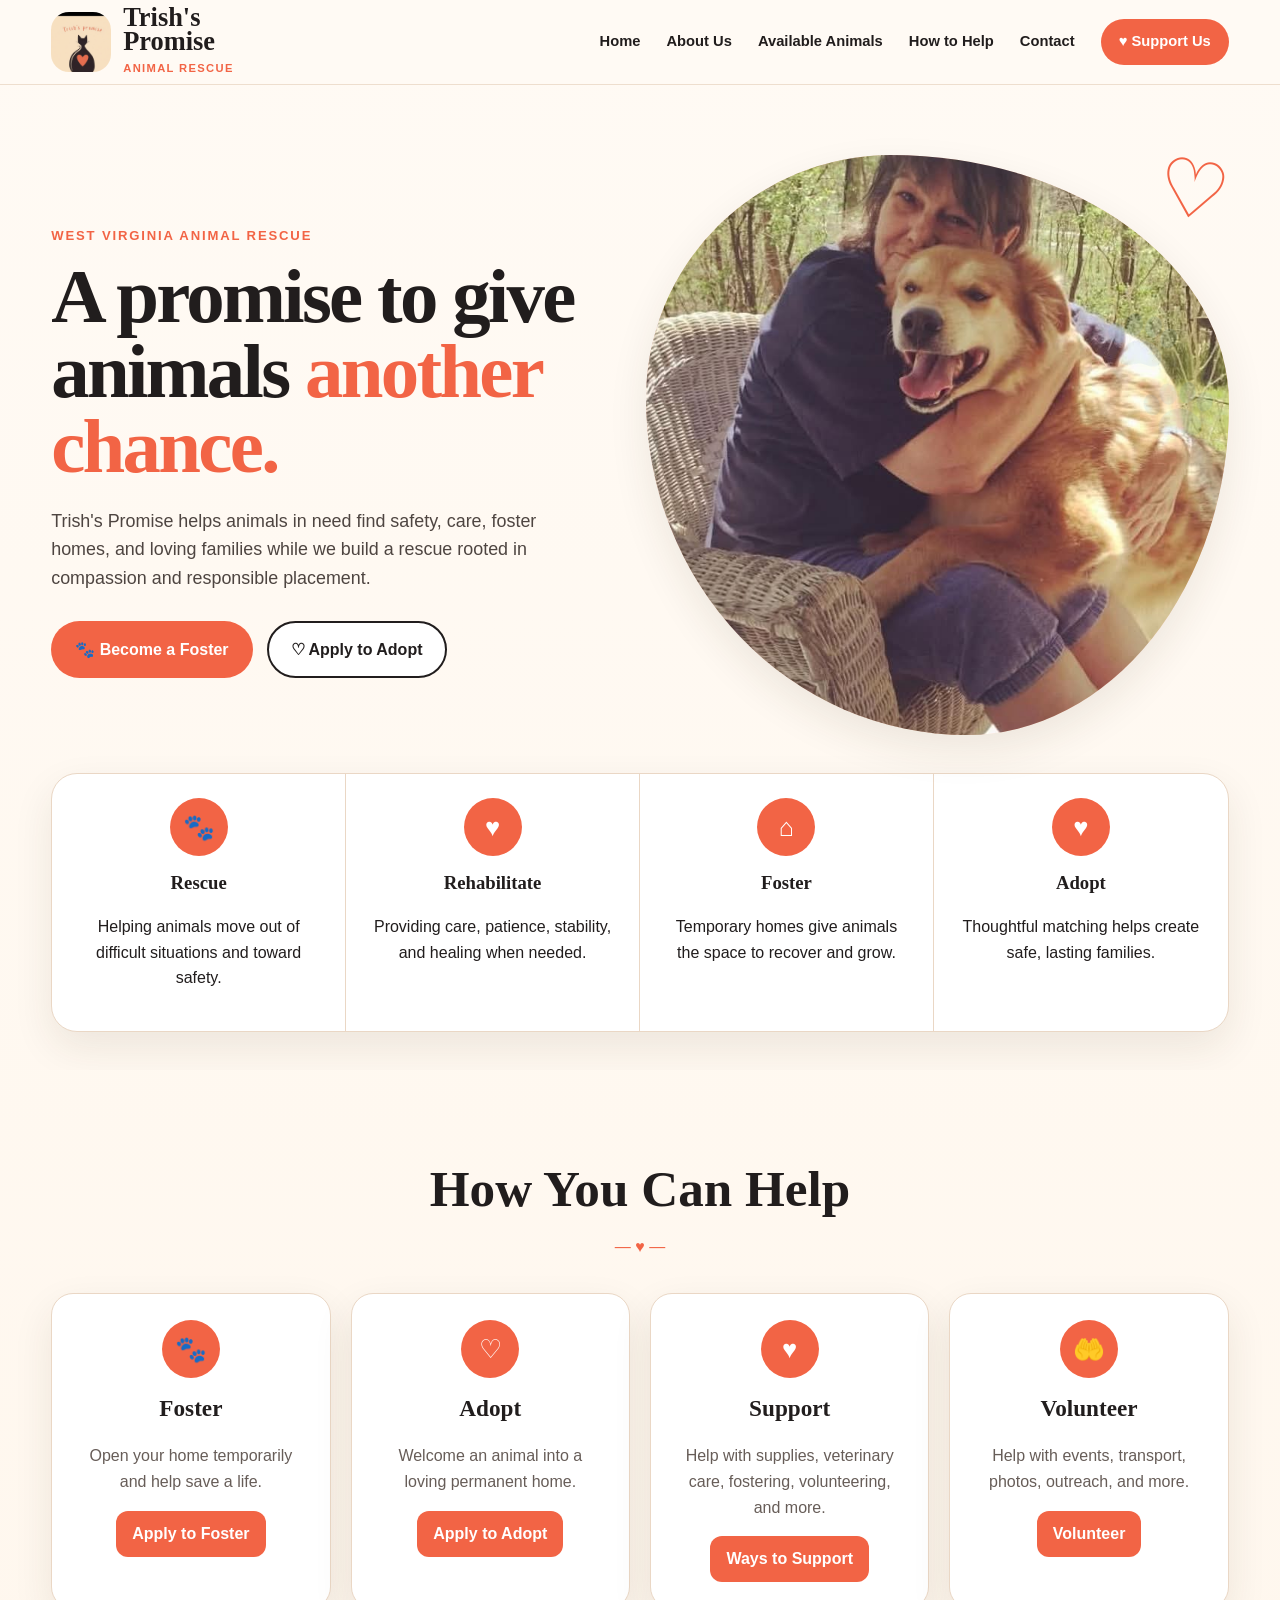
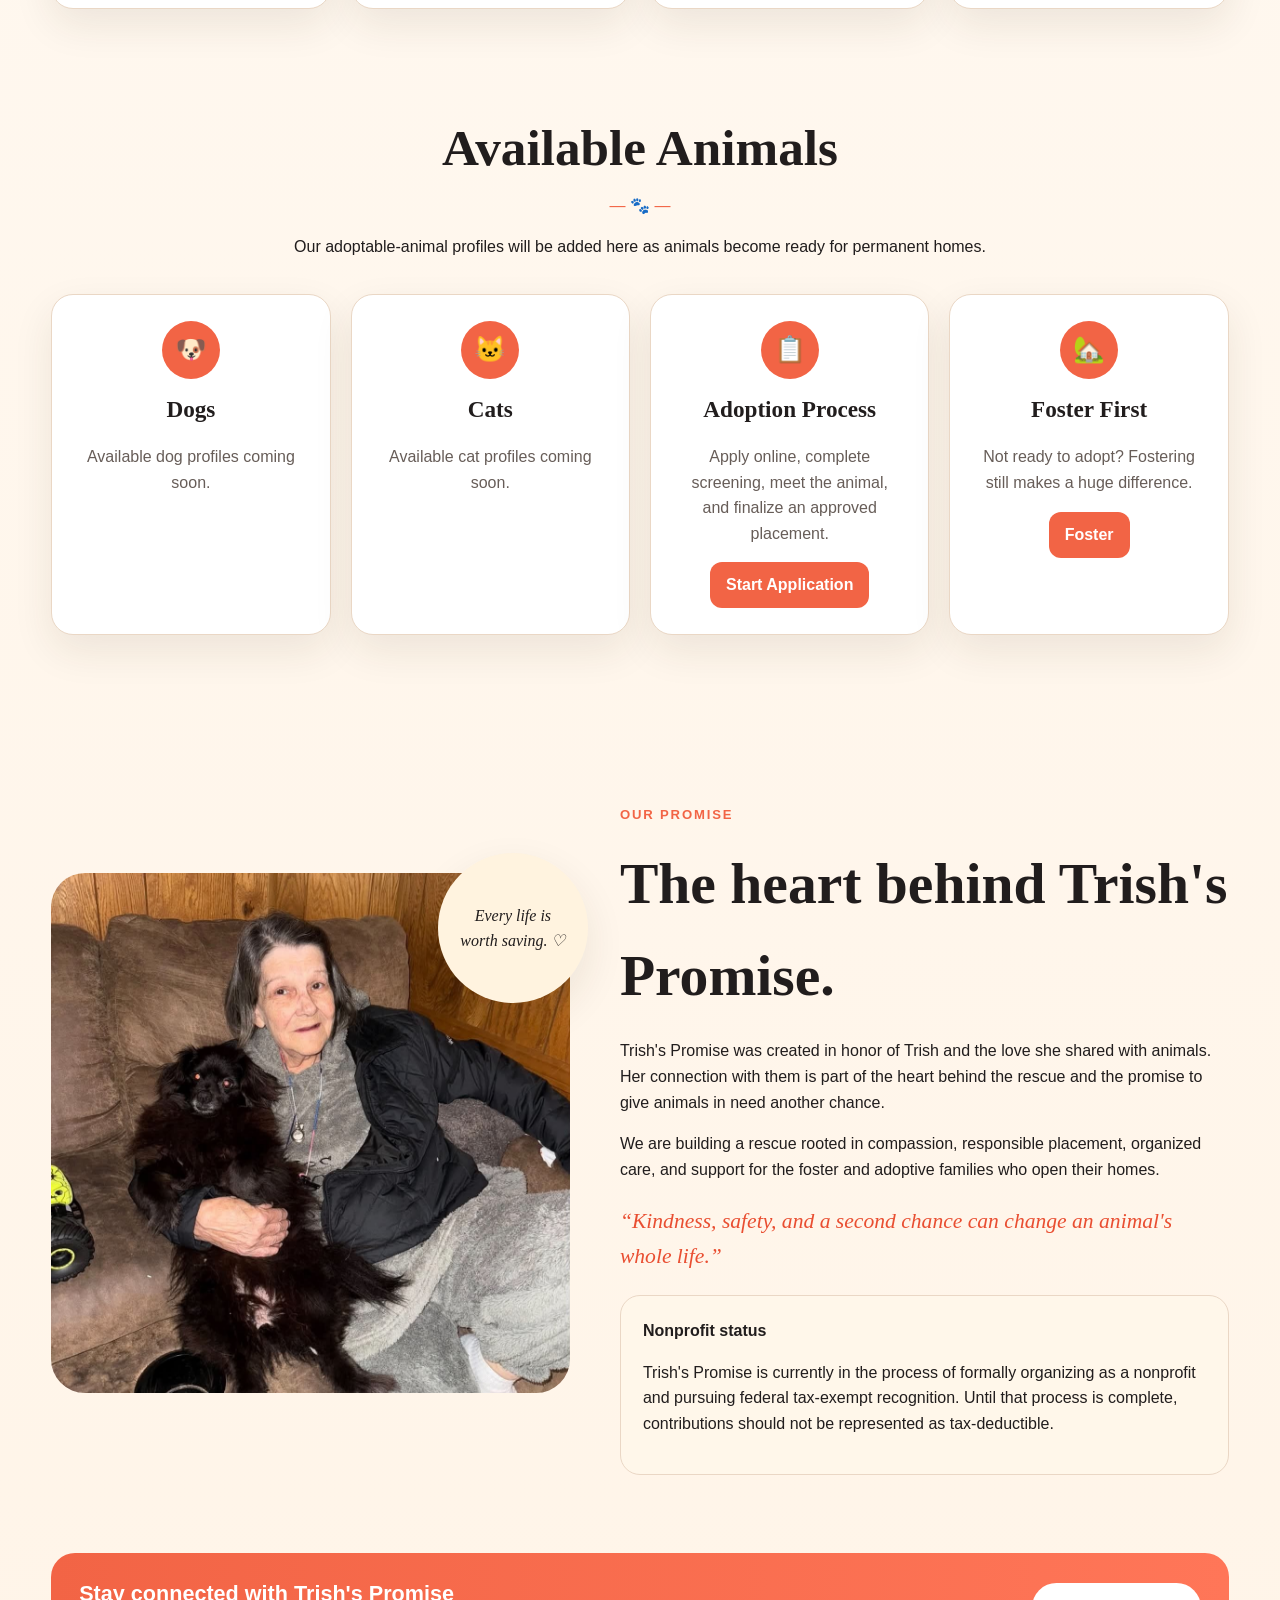
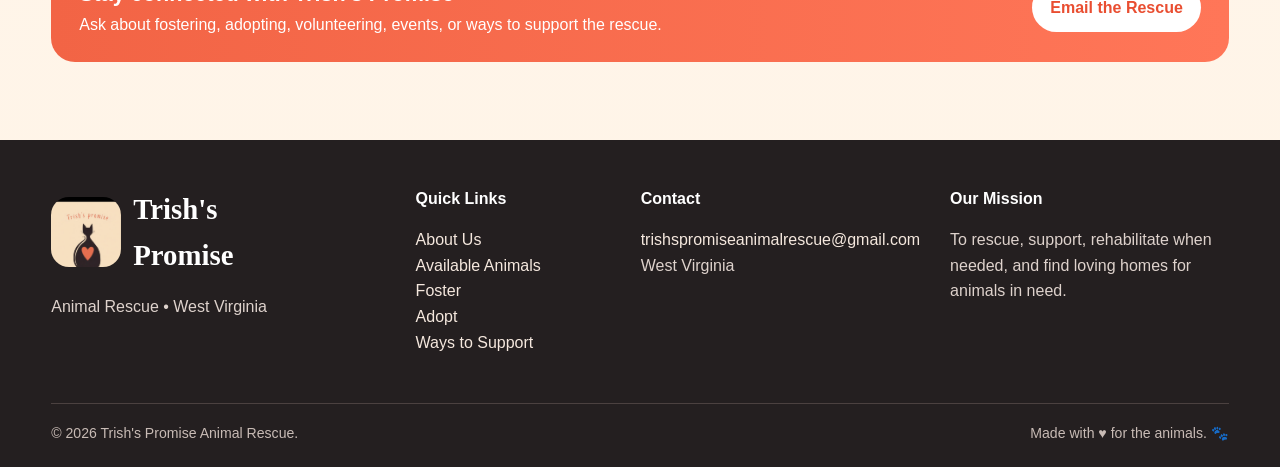
==== commit 436e0fcf: "Add files via upload" ====
--- a/index.html
+++ b/index.html
@@ -20,7 +20,7 @@
       <a href="#available">Available Animals</a>
       <a href="#help">How to Help</a>
       <a href="#contact">Contact</a>
-      <a class="donate-top" href="#support">♥ Support Us</a>
+      <a class="donate-top" href="support.html">♥ Support Us</a>
     </nav>
   </div>
 </header>
@@ -59,7 +59,7 @@
     <div class="help-grid">
       <article class="help-card"><div class="icon-circle">🐾</div><h3>Foster</h3><p>Open your home temporarily and help save a life.</p><a class="small-btn" href="foster-application.html">Apply to Foster</a></article>
       <article class="help-card"><div class="icon-circle">♡</div><h3>Adopt</h3><p>Welcome an animal into a loving permanent home.</p><a class="small-btn" href="adoption-application.html">Apply to Adopt</a></article>
-      <article class="help-card" id="support"><div class="icon-circle">🎁</div><h3>Support</h3><p>Help with food, veterinary care, supplies, and rescue needs.</p><a class="small-btn" href="mailto:trishspromiseanimalrescue@gmail.com?subject=Helping%20Trish%27s%20Promise">Ways to Help</a></article>
+      <article class="help-card"><div class="icon-circle">♥</div><h3>Support</h3><p>Help with supplies, veterinary care, fostering, volunteering, and more.</p><a class="small-btn" href="support.html">Ways to Support</a></article>
       <article class="help-card"><div class="icon-circle">🤲</div><h3>Volunteer</h3><p>Help with events, transport, photos, outreach, and more.</p><a class="small-btn" href="mailto:trishspromiseanimalrescue@gmail.com?subject=Volunteer%20Interest">Volunteer</a></article>
     </div>
   </div>
@@ -114,7 +114,7 @@
         <div class="footer-brand"><img src="trishs-promise-logo.jpg" alt=""><strong>Trish's<br>Promise</strong></div>
         <p>Animal Rescue • West Virginia</p>
       </div>
-      <div><h4>Quick Links</h4><p><a href="#about">About Us</a><br><a href="#available">Available Animals</a><br><a href="foster-application.html">Foster</a><br><a href="adoption-application.html">Adopt</a></p></div>
+      <div><h4>Quick Links</h4><p><a href="#about">About Us</a><br><a href="#available">Available Animals</a><br><a href="foster-application.html">Foster</a><br><a href="adoption-application.html">Adopt</a><br><a href="support.html">Ways to Support</a></p></div>
       <div><h4>Contact</h4><p><a href="mailto:trishspromiseanimalrescue@gmail.com">trishspromiseanimalrescue@gmail.com</a><br>West Virginia</p></div>
       <div><h4>Our Mission</h4><p>To rescue, support, rehabilitate when needed, and find loving homes for animals in need.</p></div>
     </div>
--- a/styles.css
+++ b/styles.css
@@ -153,3 +153,108 @@
   .form-card{padding:22px}
   .copyright{flex-direction:column}
 }
+
+
+/* Ways to Support page */
+.support-hero-page{
+  padding:64px 0 38px;
+  background:linear-gradient(180deg,#fff8ef,#fbe6cc);
+}
+.support-hero-grid{
+  display:grid;
+  grid-template-columns:1.15fr .85fr;
+  gap:42px;
+  align-items:center;
+}
+.support-hero-card{
+  background:white;
+  border:1px solid var(--line);
+  border-radius:28px;
+  padding:30px;
+  box-shadow:var(--shadow);
+}
+.support-page-section{padding:58px 0}
+.support-options{
+  display:grid;
+  grid-template-columns:repeat(2,1fr);
+  gap:22px;
+}
+.support-option{
+  background:white;
+  border:1px solid var(--line);
+  border-radius:24px;
+  padding:28px;
+  box-shadow:var(--shadow);
+}
+.support-option.featured{
+  grid-column:1/-1;
+  display:grid;
+  grid-template-columns:.65fr 1.35fr;
+  gap:28px;
+  align-items:center;
+  background:linear-gradient(135deg,#fff8ef,#fff1df);
+}
+.support-option h2{
+  font-family:Georgia,serif;
+  font-size:2rem;
+  margin-bottom:8px;
+}
+.support-option p{color:var(--muted)}
+.support-icon-big{
+  width:110px;
+  height:110px;
+  border-radius:30px;
+  background:var(--coral);
+  color:white;
+  display:grid;
+  place-items:center;
+  font-size:3rem;
+  margin:auto;
+}
+.support-link{
+  display:inline-flex;
+  margin-top:10px;
+  background:var(--coral);
+  color:white;
+  text-decoration:none;
+  border-radius:14px;
+  padding:12px 18px;
+  font-weight:900;
+}
+.support-link.outline{
+  background:white;
+  color:var(--ink);
+  border:2px solid var(--ink);
+}
+.amazon-note{
+  margin-top:12px;
+  padding:12px 14px;
+  border-radius:12px;
+  background:#fff4e8;
+  color:#6a5d56;
+  font-size:.92rem;
+}
+.support-needs{
+  display:grid;
+  grid-template-columns:repeat(3,1fr);
+  gap:16px;
+  margin-top:22px;
+}
+.need-chip{
+  background:#fff;
+  border:1px solid var(--line);
+  border-radius:18px;
+  padding:17px;
+  text-align:center;
+  font-weight:800;
+}
+@media(max-width:800px){
+  .support-hero-grid,
+  .support-option.featured{
+    grid-template-columns:1fr;
+  }
+  .support-options,
+  .support-needs{
+    grid-template-columns:1fr;
+  }
+}
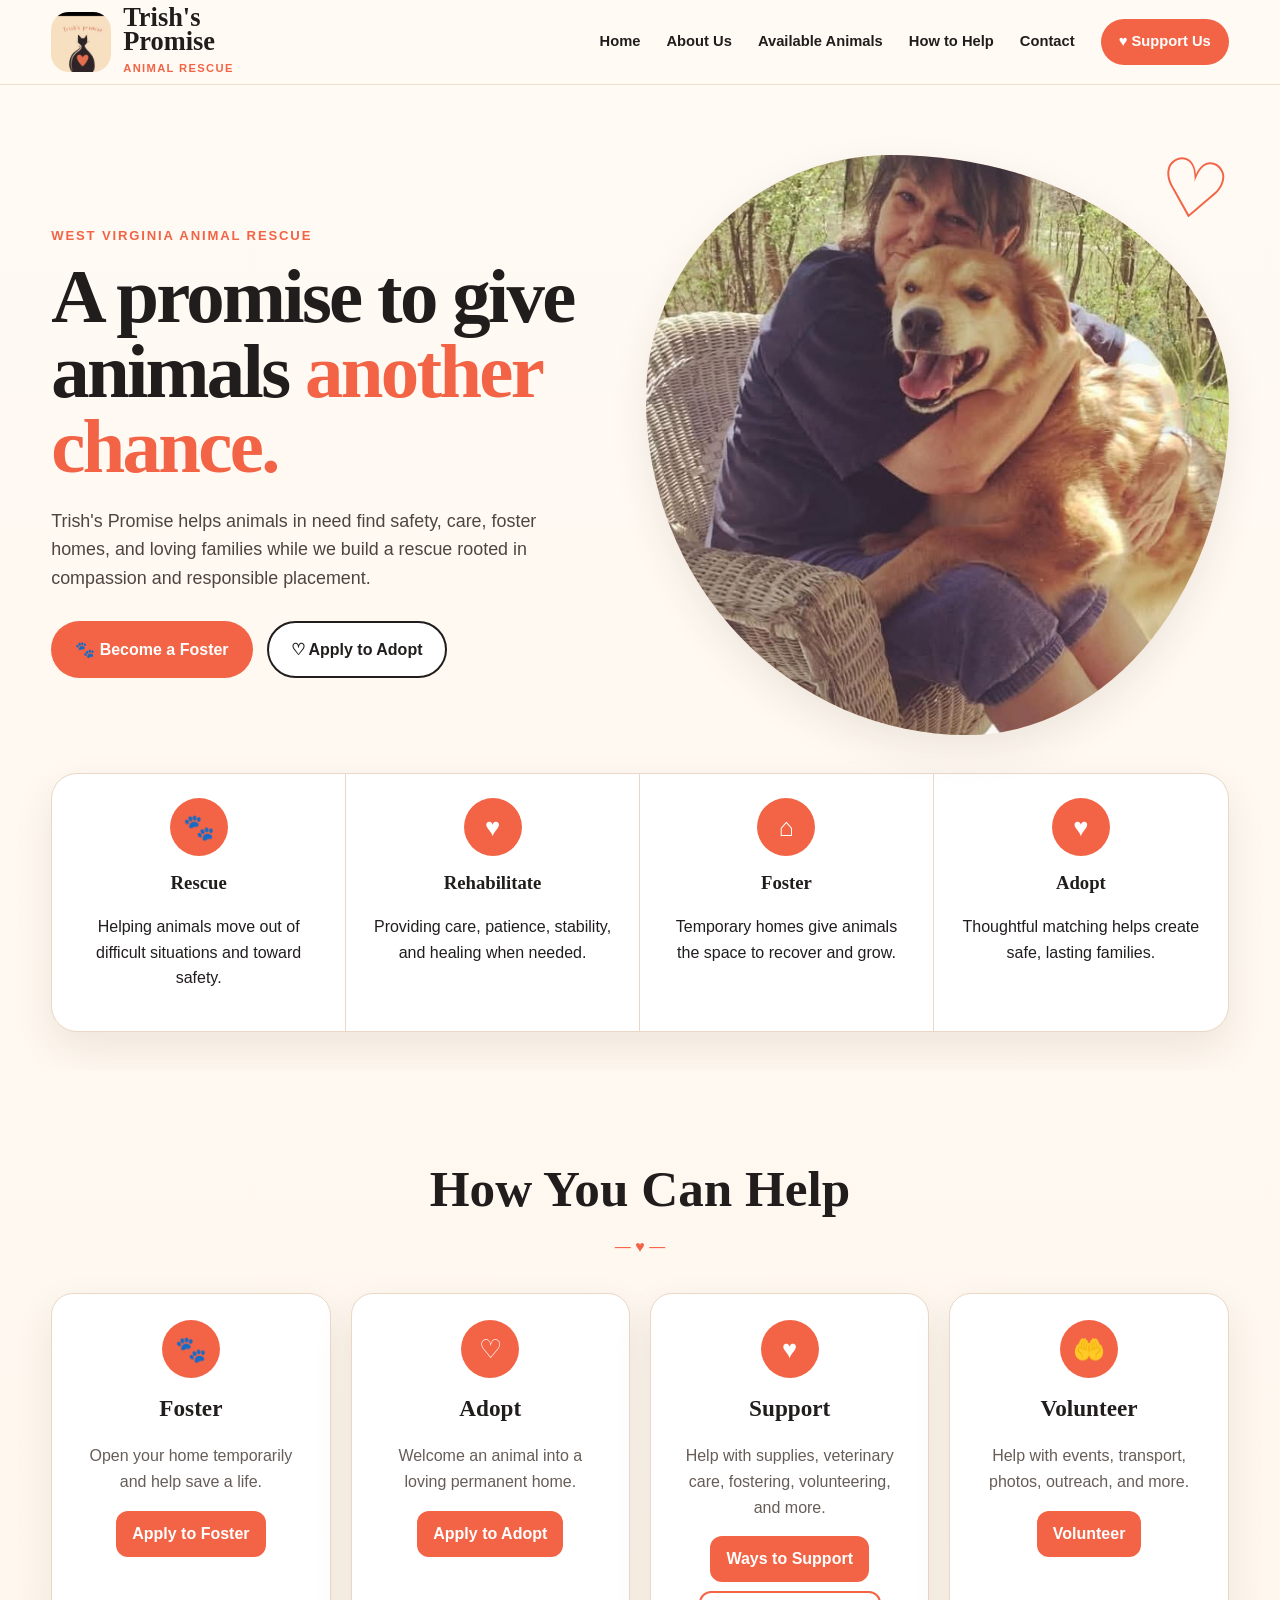
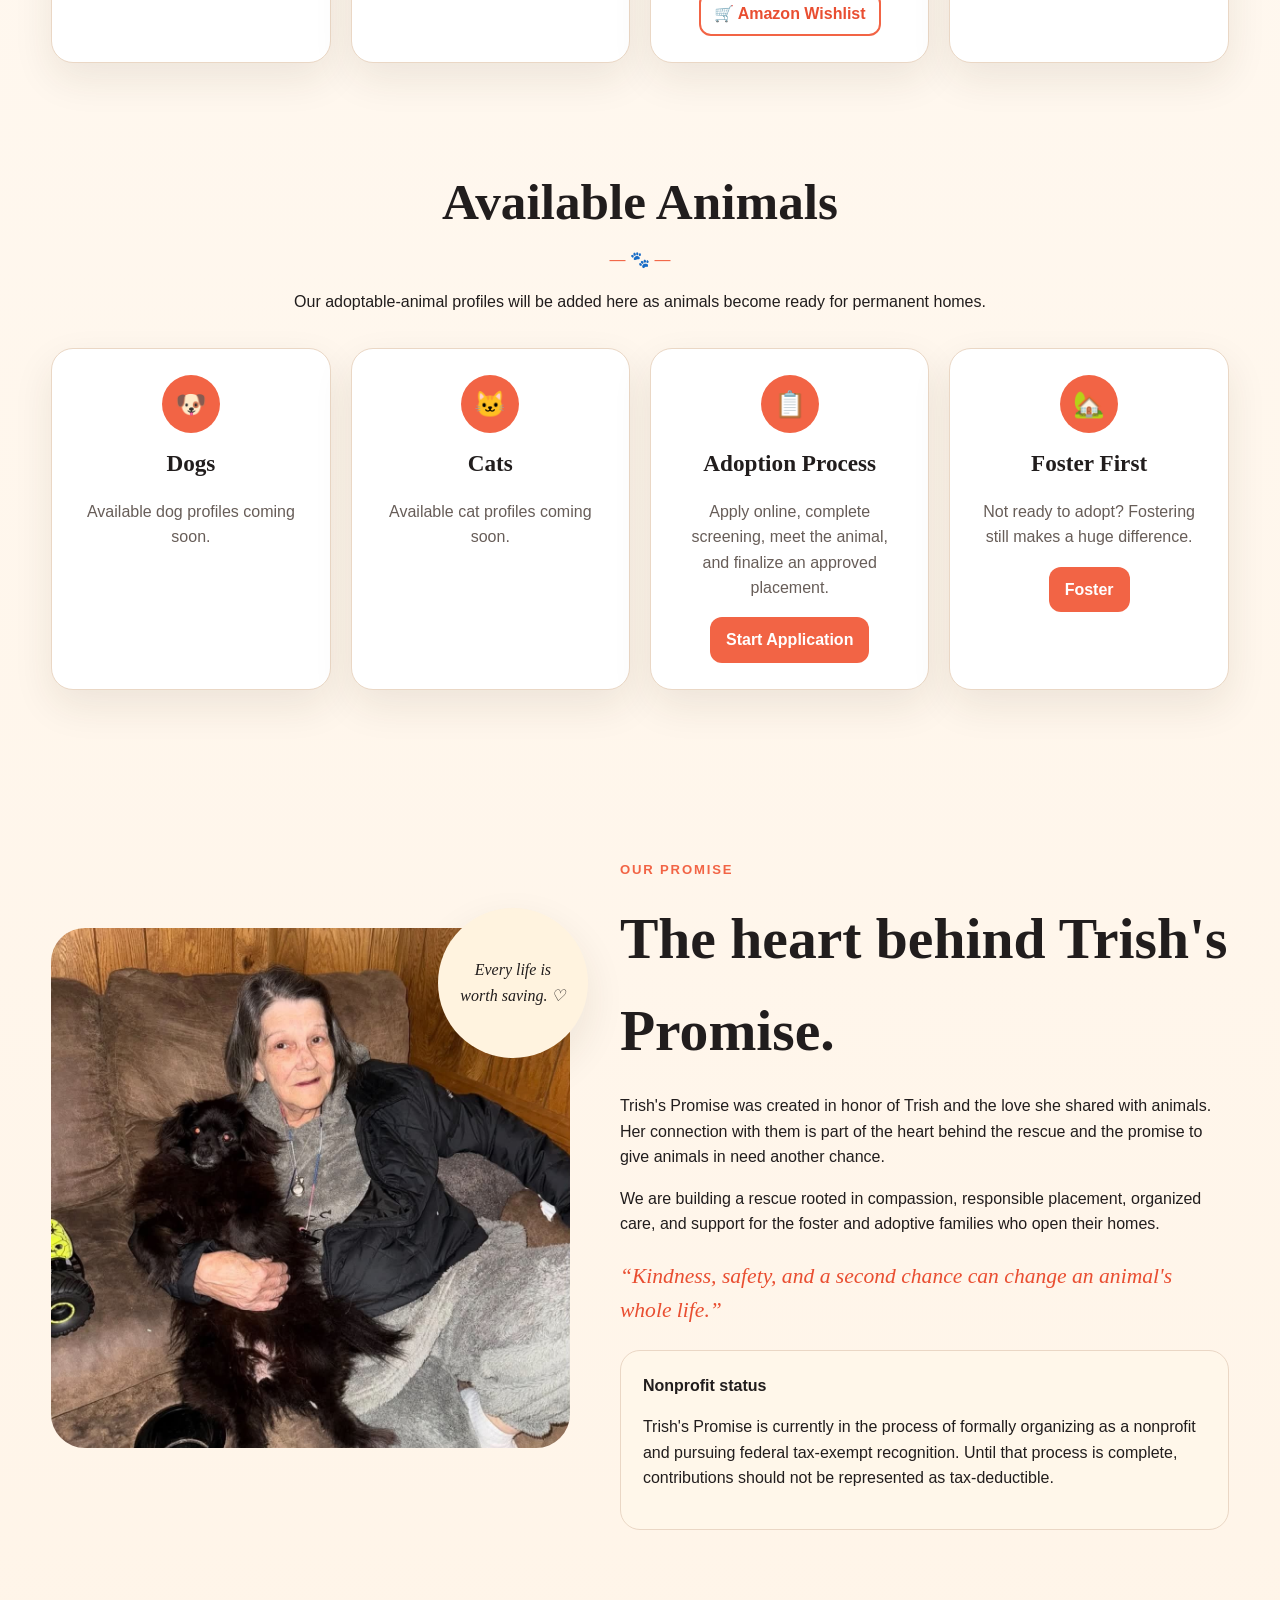
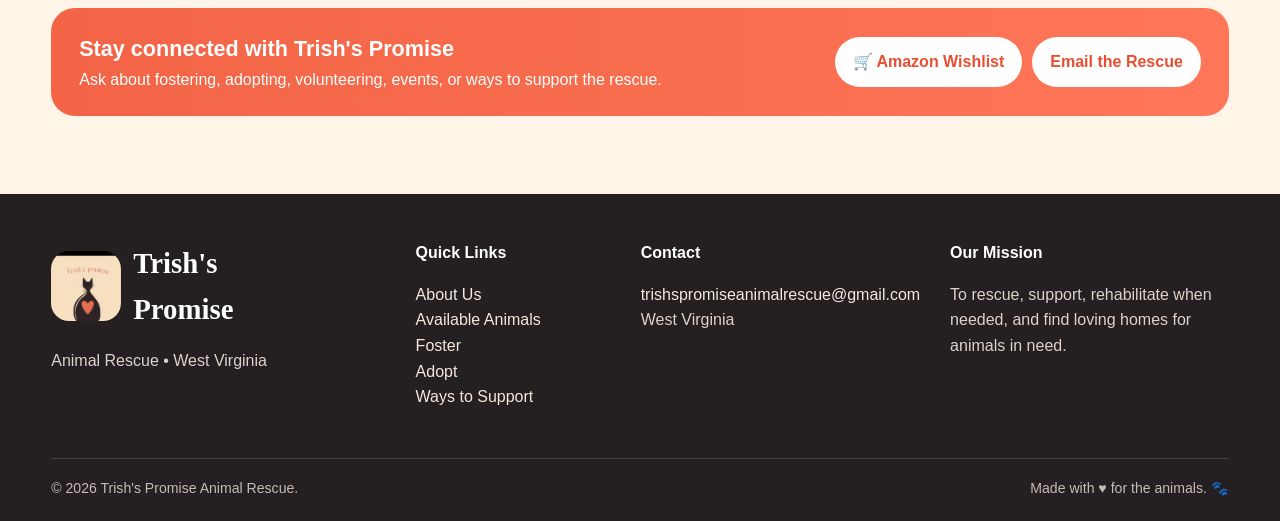
==== commit 0527eca9: "Add files via upload" ====
--- a/index.html
+++ b/index.html
@@ -59,7 +59,7 @@
     <div class="help-grid">
       <article class="help-card"><div class="icon-circle">🐾</div><h3>Foster</h3><p>Open your home temporarily and help save a life.</p><a class="small-btn" href="foster-application.html">Apply to Foster</a></article>
       <article class="help-card"><div class="icon-circle">♡</div><h3>Adopt</h3><p>Welcome an animal into a loving permanent home.</p><a class="small-btn" href="adoption-application.html">Apply to Adopt</a></article>
-      <article class="help-card"><div class="icon-circle">♥</div><h3>Support</h3><p>Help with supplies, veterinary care, fostering, volunteering, and more.</p><a class="small-btn" href="support.html">Ways to Support</a></article>
+      <article class="help-card"><div class="icon-circle">♥</div><h3>Support</h3><p>Help with supplies, veterinary care, fostering, volunteering, and more.</p><div class="card-actions"><a class="small-btn" href="support.html">Ways to Support</a><a class="small-btn small-btn-outline" href="https://www.amazon.com/registries/gl/guest-view/1NCL5ETW1CKJ2?ref_=cm_sw_r_apin_ggr-subnav-share_T6DG3EXSFPKC5HQ2MJ0E&language=en-US" target="_blank" rel="noopener noreferrer">🛒 Amazon Wishlist</a></div></article>
       <article class="help-card"><div class="icon-circle">🤲</div><h3>Volunteer</h3><p>Help with events, transport, photos, outreach, and more.</p><a class="small-btn" href="mailto:trishspromiseanimalrescue@gmail.com?subject=Volunteer%20Interest">Volunteer</a></article>
     </div>
   </div>
@@ -101,7 +101,7 @@
   <div class="container">
     <div class="support-strip">
       <div><strong>Stay connected with Trish's Promise</strong><div>Ask about fostering, adopting, volunteering, events, or ways to support the rescue.</div></div>
-      <a href="mailto:trishspromiseanimalrescue@gmail.com">Email the Rescue</a>
+      <div class="support-strip-actions"><a href="https://www.amazon.com/registries/gl/guest-view/1NCL5ETW1CKJ2?ref_=cm_sw_r_apin_ggr-subnav-share_T6DG3EXSFPKC5HQ2MJ0E&language=en-US" target="_blank" rel="noopener noreferrer">🛒 Amazon Wishlist</a><a href="mailto:trishspromiseanimalrescue@gmail.com">Email the Rescue</a></div>
     </div>
   </div>
 </section>
--- a/styles.css
+++ b/styles.css
@@ -258,3 +258,32 @@
     grid-template-columns:1fr;
   }
 }
+
+.card-actions{
+  display:flex;
+  flex-wrap:wrap;
+  gap:9px;
+  justify-content:center;
+}
+.small-btn-outline{
+  background:white;
+  color:var(--coral2);
+  border:2px solid var(--coral);
+  padding:8px 13px;
+}
+.support-strip-actions{
+  display:flex;
+  flex-wrap:wrap;
+  gap:10px;
+  justify-content:flex-end;
+}
+@media(max-width:600px){
+  .support-strip-actions{
+    width:100%;
+    justify-content:flex-start;
+  }
+  .support-strip-actions a{
+    width:100%;
+    text-align:center;
+  }
+}
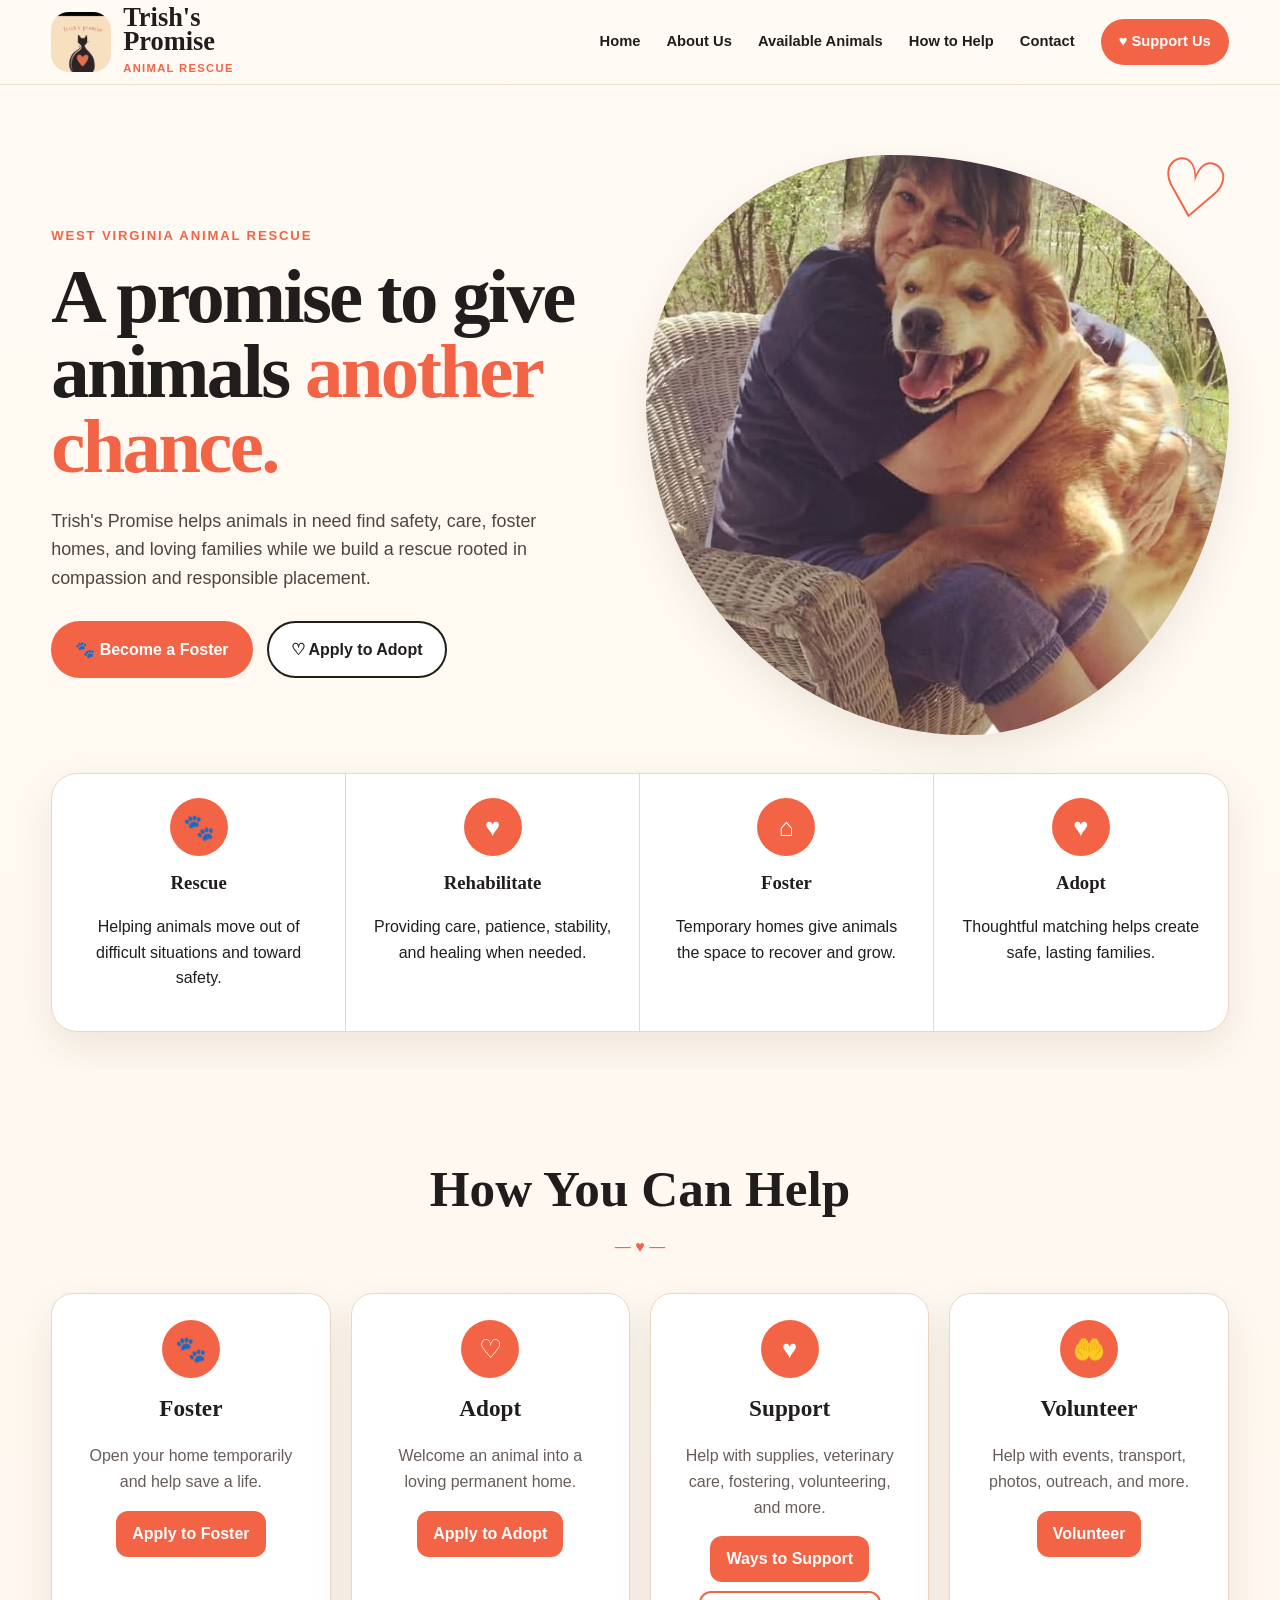
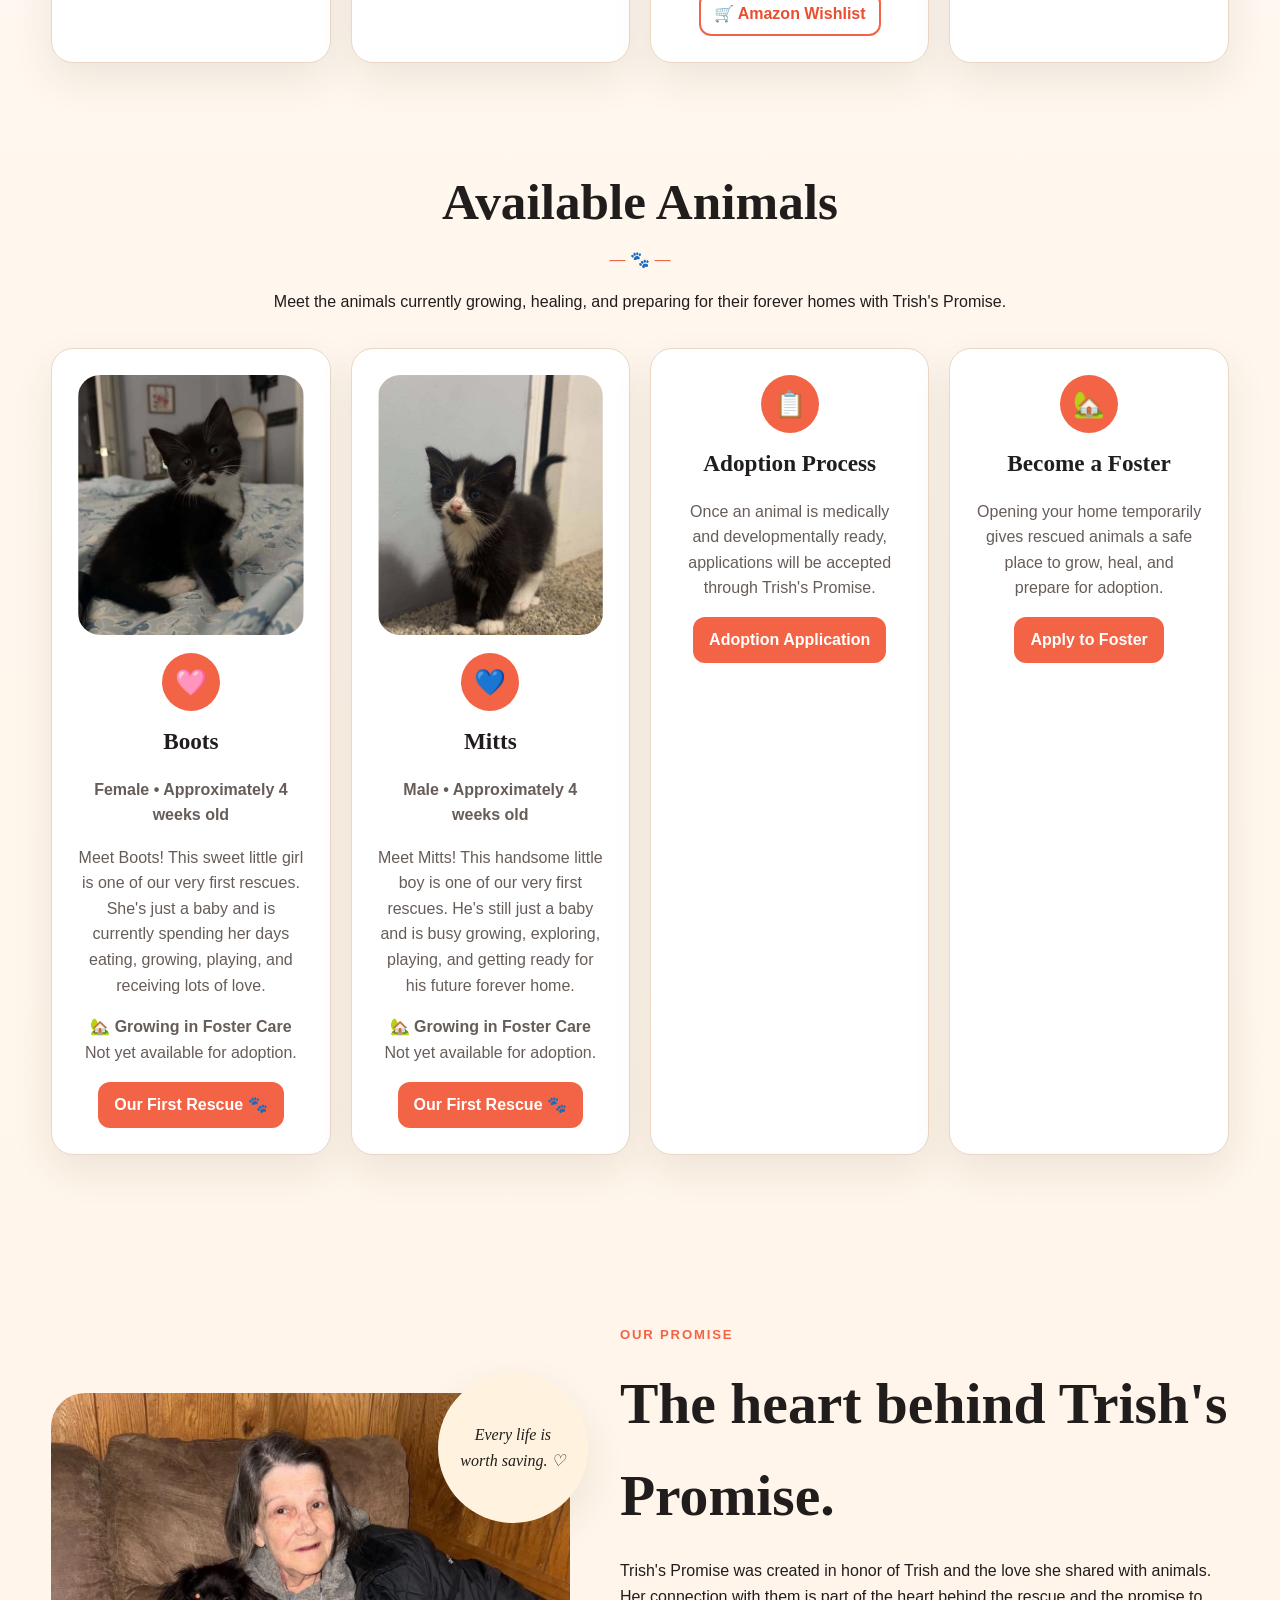
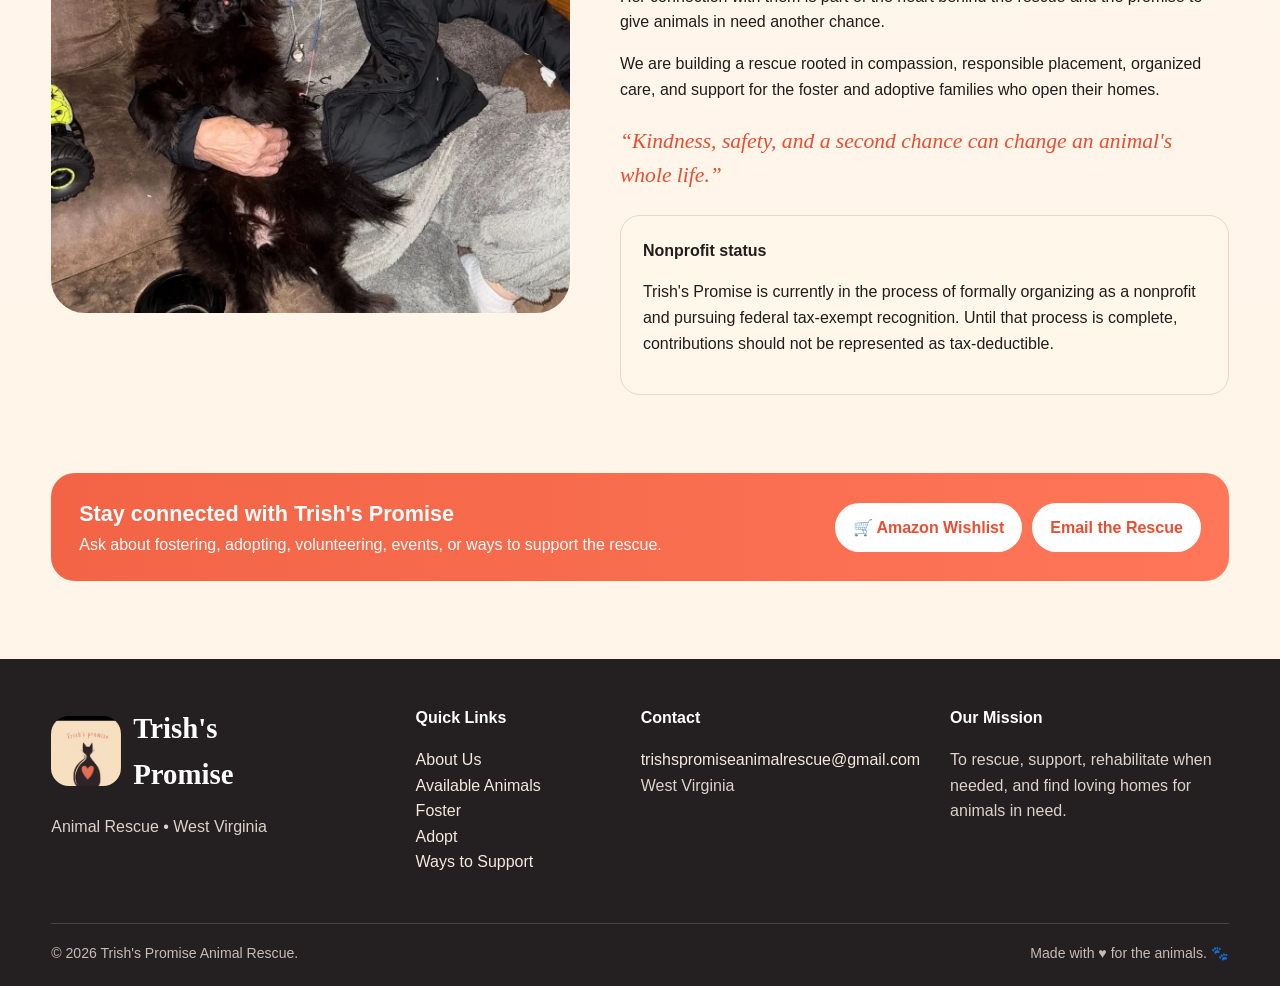
==== commit 32c8a677: "Add files via upload" ====
--- a/index.html
+++ b/index.html
@@ -67,12 +67,46 @@
 
 <section id="available" class="section" style="padding-top:20px">
   <div class="container">
-    <div class="section-title"><h2>Available Animals</h2><div class="rule">— 🐾 —</div><p>Our adoptable-animal profiles will be added here as animals become ready for permanent homes.</p></div>
+    <div class="section-title">
+      <h2>Available Animals</h2>
+      <div class="rule">— 🐾 —</div>
+      <p>Meet the animals currently growing, healing, and preparing for their forever homes with Trish's Promise.</p>
+    </div>
+
     <div class="help-grid">
-      <article class="help-card"><div class="icon-circle">🐶</div><h3>Dogs</h3><p>Available dog profiles coming soon.</p></article>
-      <article class="help-card"><div class="icon-circle">🐱</div><h3>Cats</h3><p>Available cat profiles coming soon.</p></article>
-      <article class="help-card"><div class="icon-circle">📋</div><h3>Adoption Process</h3><p>Apply online, complete screening, meet the animal, and finalize an approved placement.</p><a class="small-btn" href="adoption-application.html">Start Application</a></article>
-      <article class="help-card"><div class="icon-circle">🏡</div><h3>Foster First</h3><p>Not ready to adopt? Fostering still makes a huge difference.</p><a class="small-btn" href="foster-application.html">Foster</a></article>
+      <article class="help-card">
+        <img src="boots.jpg" alt="Boots, a young female rescue kitten" style="width:100%;height:260px;object-fit:cover;border-radius:22px;margin-bottom:18px;">
+        <div class="icon-circle">🩷</div>
+        <h3>Boots</h3>
+        <p><strong>Female • Approximately 4 weeks old</strong></p>
+        <p>Meet Boots! This sweet little girl is one of our very first rescues. She's just a baby and is currently spending her days eating, growing, playing, and receiving lots of love.</p>
+        <p><strong>🏡 Growing in Foster Care</strong><br>Not yet available for adoption.</p>
+        <span class="small-btn">Our First Rescue 🐾</span>
+      </article>
+
+      <article class="help-card">
+        <img src="mitts.jpg" alt="Mitts, a young male rescue kitten" style="width:100%;height:260px;object-fit:cover;border-radius:22px;margin-bottom:18px;">
+        <div class="icon-circle">💙</div>
+        <h3>Mitts</h3>
+        <p><strong>Male • Approximately 4 weeks old</strong></p>
+        <p>Meet Mitts! This handsome little boy is one of our very first rescues. He's still just a baby and is busy growing, exploring, playing, and getting ready for his future forever home.</p>
+        <p><strong>🏡 Growing in Foster Care</strong><br>Not yet available for adoption.</p>
+        <span class="small-btn">Our First Rescue 🐾</span>
+      </article>
+
+      <article class="help-card">
+        <div class="icon-circle">📋</div>
+        <h3>Adoption Process</h3>
+        <p>Once an animal is medically and developmentally ready, applications will be accepted through Trish's Promise.</p>
+        <a class="small-btn" href="adoption-application.html">Adoption Application</a>
+      </article>
+
+      <article class="help-card">
+        <div class="icon-circle">🏡</div>
+        <h3>Become a Foster</h3>
+        <p>Opening your home temporarily gives rescued animals a safe place to grow, heal, and prepare for adoption.</p>
+        <a class="small-btn" href="foster-application.html">Apply to Foster</a>
+      </article>
     </div>
   </div>
 </section>
